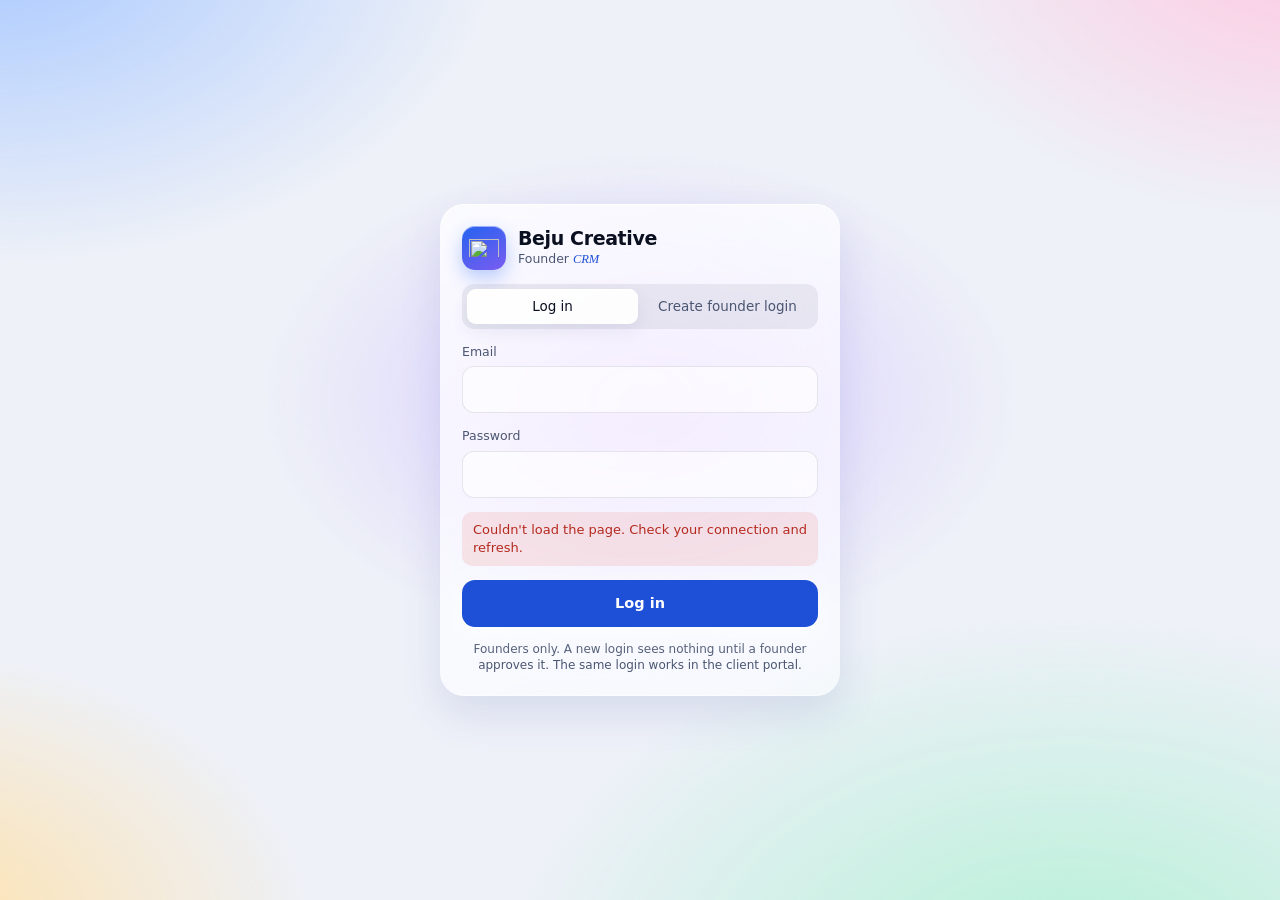
==== crm-next/index.html @ 3e953c4b "Founder CRM: Paid clients page + full Hot leads page (offer, last words, next step) + client_notes d" ====
<!doctype html>
<html lang="en" data-theme="frost" data-mode="light" data-motion="full">
<head>
<meta charset="utf-8">
<meta name="viewport" content="width=device-width,initial-scale=1,viewport-fit=cover">
<meta http-equiv="Content-Security-Policy" content="default-src 'self'; script-src 'self' https://cdn.jsdelivr.net; style-src 'self'; font-src 'self'; img-src 'self' data:; connect-src https://zfnpvcrnujxlycmqukqs.supabase.co wss://zfnpvcrnujxlycmqukqs.supabase.co; object-src 'none'; base-uri 'self'; form-action 'self'">
<meta name="robots" content="noindex,nofollow">
<meta name="color-scheme" content="light dark">
<meta name="theme-color" content="#eef1f8">
<meta name="mobile-web-app-capable" content="yes">
<meta name="apple-mobile-web-app-capable" content="yes">
<meta name="apple-mobile-web-app-status-bar-style" content="default">
<meta name="apple-mobile-web-app-title" content="BEJÚ">
<link rel="manifest" href="manifest.webmanifest">
<link rel="apple-touch-icon" href="../apple-touch-icon.png">
<title>Founder CRM · BEJÚ</title>
<link rel="icon" href="../favicon.ico">
<link rel="preload" href="fonts/geist-latin.woff2" as="font" type="font/woff2" crossorigin>
<link rel="preload" href="fonts/geist-mono.woff2" as="font" type="font/woff2" crossorigin>
<script src="theme.js?v=20261112p3"></script>
<link rel="stylesheet" href="crm.css?v=20261116c1">
</head>
<body>
<svg width="0" height="0" class="sprite" aria-hidden="true" focusable="false">
  <symbol id="i-refresh" viewBox="0 0 24 24"><path d="M20 11a8 8 0 1 0-2.3 5.7M20 4v7h-7"/></symbol>
  <symbol id="i-out" viewBox="0 0 24 24"><path d="M15 4h4a1 1 0 0 1 1 1v14a1 1 0 0 1-1 1h-4M10 8l-4 4 4 4M6 12h10"/></symbol>
  <symbol id="i-sun" viewBox="0 0 24 24"><circle cx="12" cy="12" r="4"/><path d="M12 2v2.5M12 19.5V22M2 12h2.5M19.5 12H22M4.9 4.9l1.8 1.8M17.3 17.3l1.8 1.8M4.9 19.1l1.8-1.8M17.3 6.7l1.8-1.8"/></symbol>
  <symbol id="i-search" viewBox="0 0 24 24"><circle cx="11" cy="11" r="7"/><path d="m20 20-3.6-3.6"/></symbol>
  <symbol id="i-mail" viewBox="0 0 24 24"><rect x="3" y="5" width="18" height="14" rx="2.5"/><path d="m3.5 7 8.5 6 8.5-6"/></symbol>
  <symbol id="i-clock" viewBox="0 0 24 24"><circle cx="12" cy="12" r="9"/><path d="M12 7v5l3 2"/></symbol>
  <symbol id="i-alert" viewBox="0 0 24 24"><path d="M12 4 2.5 20h19zM12 10v4.5M12 17.2v.3"/></symbol>
  <symbol id="i-cash" viewBox="0 0 24 24"><rect x="2.5" y="6" width="19" height="12" rx="2.5"/><circle cx="12" cy="12" r="2.6"/></symbol>
  <symbol id="i-flag" viewBox="0 0 24 24"><path d="M5 21V4h11l-1.5 4L16 12H5"/></symbol>
  <symbol id="i-check" viewBox="0 0 24 24"><path d="m5 12.5 4.5 4.5L19 7.5"/></symbol>
  <symbol id="i-moon" viewBox="0 0 24 24"><path d="M20 14.5A8 8 0 0 1 9.5 4a8 8 0 1 0 10.5 10.5z"/></symbol>
  <symbol id="i-down" viewBox="0 0 24 24"><path d="M12 4v11M7 11l5 5 5-5M5 20h14"/></symbol>
  <symbol id="i-phone" viewBox="0 0 24 24"><path d="M5 4h4l2 5-2.5 1.5a11 11 0 0 0 5 5L15 13l5 2v4a1 1 0 0 1-1 1A15 15 0 0 1 4 5a1 1 0 0 1 1-1z"/></symbol>
  <symbol id="i-x" viewBox="0 0 24 24"><path d="M6 6l12 12M18 6 6 18"/></symbol>
  <symbol id="i-film" viewBox="0 0 24 24"><rect x="6" y="2.5" width="12" height="19" rx="2.5"/><path d="m10.5 9.5 4 2.5-4 2.5z"/></symbol>
  <symbol id="i-chev" viewBox="0 0 24 24"><path d="m9 6 6 6-6 6"/></symbol>
  <symbol id="i-back" viewBox="0 0 24 24"><path d="m15 6-6 6 6 6"/></symbol>
  <symbol id="i-link" viewBox="0 0 24 24"><path d="M14 5h5v5M19 5l-8 8M11 7H6a1 1 0 0 0-1 1v10a1 1 0 0 0 1 1h10a1 1 0 0 0 1-1v-5"/></symbol>
  <symbol id="i-expand" viewBox="0 0 24 24"><path d="M14 4h6v6M20 4l-7 7M10 20H4v-6M4 20l7-7"/></symbol>
  <symbol id="i-user" viewBox="0 0 24 24"><circle cx="12" cy="8" r="4"/><path d="M4 21a8 8 0 0 1 16 0"/></symbol>
  <symbol id="i-play" viewBox="0 0 24 24"><circle cx="12" cy="12" r="9"/><path d="m10 8.5 5 3.5-5 3.5z"/></symbol>
  <symbol id="i-bolt" viewBox="0 0 24 24"><path d="M13 2 4 14h7l-1 8 9-12h-7z"/></symbol>
  <symbol id="i-sort" viewBox="0 0 24 24"><path d="M7 4v16M7 20l-3-3M7 20l3-3M17 20V4M17 4l-3 3M17 4l3 3"/></symbol>
  <symbol id="i-home" viewBox="0 0 24 24"><path d="M3 10.5 12 3l9 7.5V20a1 1 0 0 1-1 1h-5v-6H9v6H4a1 1 0 0 1-1-1z"/></symbol>
  <symbol id="i-send" viewBox="0 0 24 24"><path d="M21 3 10 14M21 3l-7 18-4-7-7-4z"/></symbol>
  <symbol id="i-copy" viewBox="0 0 24 24"><rect x="8" y="8" width="12" height="12" rx="2.5"/><path d="M16 8V6a2 2 0 0 0-2-2H6a2 2 0 0 0-2 2v8a2 2 0 0 0 2 2h2"/></symbol>
</svg>

<!-- sign in / create founder login -->
<main id="gate" class="gate" hidden>
  <form id="gate-form" class="gate-card" novalidate>
    <div class="brandrow"><span class="logo"><img src="../beju-mark-sm.png" alt="" width="34" height="20"></span><div><b>Beju Creative</b><small>Founder <em class="sf">CRM</em></small></div></div>
    <div class="seg" role="tablist" aria-label="Sign in or create login">
      <button type="button" role="tab" class="on" id="tab-in" aria-selected="true">Log in</button>
      <button type="button" role="tab" id="tab-up" aria-selected="false">Create founder login</button>
    </div>
    <label class="fld" id="fld-name" hidden><span>Your name</span><input id="g-name" type="text" autocomplete="name" maxlength="60"></label>
    <label class="fld"><span>Email</span><input id="g-email" type="email" inputmode="email" autocomplete="username" autocapitalize="none" autocorrect="off" spellcheck="false" required></label>
    <label class="fld"><span>Password</span><input id="g-pass" type="password" autocomplete="current-password" minlength="8" required></label>
    <p class="gate-msg" id="gate-msg" role="alert" hidden></p>
    <button class="btn-go mag" id="gate-go" type="submit"><span id="gate-go-t">Log in</span></button>
    <p class="gate-foot">Founders only. A new login sees nothing until a founder approves it. The same login works in the client portal.</p>
  </form>
</main>

<!-- founder 2-step login -->
<main id="mfa" class="gate" hidden><div class="gate-card" id="mfa-card"></div></main>

<!-- signed in, not a founder -->
<main id="wait" class="gate" hidden>
  <div class="gate-card">
    <div class="brandrow"><span class="logo"><img src="../beju-mark-sm.png" alt="" width="34" height="20"></span><div><b>Beju Creative</b><small>Founder <em class="sf">CRM</em></small></div></div>
    <h1 class="wait-h">This area is for the BEJÚ founders.</h1>
    <p class="wait-p">Ask Simas to approve your account. Until then this page shows nothing. Your videos and orders are in the client portal.</p>
    <div class="tile wait-me"><span class="mut">Signed in as</span><b id="wait-email"></b></div>
    <div class="wait-row"><a class="btn-go" id="wait-portal" href="https://bejucreative.digital/portal/">Go to the client portal</a><button class="btn-ghost" id="wait-check" type="button">Check again</button><button class="btn-ghost" id="wait-out" type="button">Sign out</button></div>
  </div>
</main>

<!-- dashboard -->
<div id="app" class="app" hidden>
  <header class="top" id="top">
    <a class="top-brand" id="nav-site" href="https://bejucreative.digital/" title="Beju Creative website"><span class="logo"><img src="../beju-mark-sm.png" alt="" width="34" height="20"></span><span>Beju Creative</span></a>
    <nav class="top-nav" aria-label="Beju Creative">
      <a id="nav-web" href="https://bejucreative.digital/">Website</a>
      <a id="nav-portal" href="https://bejucreative.digital/portal/">Client portal</a>
      <a class="on" href="./" aria-current="page">Founder CRM</a>
    </nav>
    <div class="seg ownr" id="top-owner" role="group" aria-label="Whose leads"><button type="button" data-act="owner" data-o="All">All</button><button type="button" data-act="owner" data-o="Simas">Simas</button><button type="button" data-act="owner" data-o="Benas">Benas</button></div>
    <div class="top-tools">
      <button type="button" class="pal-btn" data-act="palette" aria-label="Search or jump (Command K)" title="Search leads, jump to a card, run an action"><svg aria-hidden="true"><use href="#i-search"/></svg><span>Search or jump</span><kbd class="kbd">⌘K</kbd></button>
      <button type="button" class="stat" id="stat" data-act="drill" data-k="sync" data-a=""><i class="pulse" id="stat-p"></i><b id="stat-t">Live</b><small id="stat-s"></small></button>
      <button type="button" class="icon-btn hide-ph" data-act="drill" data-k="look" data-a="" aria-label="Look: colour theme and motion" title="Look"><svg><use href="#i-sun"/></svg></button>
      <button type="button" class="icon-btn hide-ph" data-act="refresh" aria-label="Refresh now" title="Refresh now"><svg><use href="#i-refresh"/></svg></button>
      <button type="button" class="icon-btn" data-act="drill" data-k="me" data-a="" aria-label="Your account: website, client portal, look, motion, password, sign out" title="Account"><svg><use href="#i-user"/></svg></button>
      <button type="button" class="icon-btn hide-ph" data-act="signout" aria-label="Sign out" title="Sign out"><svg><use href="#i-out"/></svg></button>
    </div>
  </header>
  <section class="hero tilt" id="hero" aria-label="This month against the goal"></section>
  <div id="grid" class="grid" aria-live="off"></div>
  <h2 class="zone-h" id="zone-portal">Client <em class="sf">portal</em><span id="zone-sub"></span></h2>
  <div id="grid2" class="grid"></div>
  <p class="foot">Numbers come from the BEJÚ CRM database. Changes arrive live, and everything refreshes every minute. Only the client-portal actions write anything. <kbd class="kbd">⌘K</kbd> search · <kbd class="kbd">/</kbd> leads · <kbd class="kbd">W</kbd> wall mode</p>
</div>

<nav class="tabs" id="tabs" aria-label="Sections" hidden>
  <button type="button" data-act="tab" data-t="home"><svg aria-hidden="true"><use href="#i-home"/></svg><span>Home</span><i hidden></i></button>
  <button type="button" data-act="tab" data-t="money"><svg aria-hidden="true"><use href="#i-cash"/></svg><span>Money</span><i hidden></i></button>
  <button type="button" data-act="tab" data-t="leads"><svg aria-hidden="true"><use href="#i-user"/></svg><span>Leads</span><i hidden></i></button>
  <button type="button" data-act="tab" data-t="outreach"><svg aria-hidden="true"><use href="#i-send"/></svg><span>Outreach</span><i hidden></i></button>
  <button type="button" data-act="tab" data-t="clients"><svg aria-hidden="true"><use href="#i-film"/></svg><span>Clients</span><i hidden></i></button>
</nav>

<!-- lead drawer -->
<div id="scrim" class="scrim" hidden></div>
<aside id="drawer" class="drawer" role="dialog" aria-modal="true" aria-labelledby="dr-name" hidden>
  <header class="dr-top"><div><h2 id="dr-name"></h2><p id="dr-sub" class="mut"></p></div><button class="icon-btn" id="dr-close" type="button" aria-label="Close"><svg><use href="#i-x"/></svg></button></header>
  <div id="dr-body" class="dr-body"></div>
</aside>

<!-- drill-down / focus modal -->
<div id="veil" class="veil" hidden>
  <div class="modal" role="dialog" aria-modal="true" aria-labelledby="m-title">
    <header class="modal-top"><button type="button" class="icon-btn" id="m-back" data-act="back" aria-label="Back to the previous list" title="Back" hidden><svg><use href="#i-back"/></svg></button><div class="modal-h"><h2 id="m-title"></h2><p id="m-sub" class="mut"></p></div><button type="button" class="icon-btn" id="m-close" data-act="mclose" aria-label="Close"><svg><use href="#i-x"/></svg></button></header>
    <div id="m-body" class="modal-body"></div>
  </div>
</div>

<!-- confirm dialog for the client-portal actions -->
<div id="dlg" class="veil dlgv" hidden>
  <form id="dlg-form" class="modal sm" role="dialog" aria-modal="true" aria-labelledby="dlg-title" novalidate><div id="dlg-body" class="modal-body dlg"></div></form>
</div>

<!-- command palette -->
<div id="pal" class="pal-w" hidden>
  <div class="pal" role="dialog" aria-modal="true" aria-label="Search or jump">
    <div class="pal-in"><svg aria-hidden="true"><use href="#i-search"/></svg><input id="pal-q" type="text" role="combobox" aria-expanded="true" aria-controls="pal-list" aria-autocomplete="list" placeholder="Search a lead, a client, a card or an action" autocomplete="off" spellcheck="false"><kbd class="kbd">esc</kbd></div>
    <div class="pal-list" id="pal-list" role="listbox" aria-label="Results"></div>
    <div class="pal-foot"><span><kbd class="kbd">↑</kbd> <kbd class="kbd">↓</kbd> move</span><span><kbd class="kbd">↵</kbd> open</span><span><kbd class="kbd">esc</kbd> close</span></div>
  </div>
</div>

<div id="toasts" class="toasts" role="status" aria-live="polite"></div>
<canvas id="fx" class="fx" hidden aria-hidden="true"></canvas>

<div id="boot" class="boot" aria-label="Loading"><div class="sk"><i class="a"></i><i class="b"></i><i></i><i class="b"></i><i class="c"></i><i></i><i class="c"></i><i></i><i class="b"></i></div></div>
<noscript><p class="gate">This page needs JavaScript turned on.</p></noscript>

<script src="https://cdn.jsdelivr.net/npm/@supabase/supabase-js@2.45.4/dist/umd/supabase.min.js" integrity="sha384-GFr3yTh5lJznCbZfpTtXnwboFsxqtTQoeTZCRHhE0579KrRmlCzen5AA8ohaB5ug" crossorigin="anonymous"></script>
<script src="config.js?v=20261112p3"></script>
<script src="crm.js?v=20261116c2"></script>
</body>
</html>
---- crm-next/crm.css ----
/* BEJÚ founder CRM: bento dashboard (2026-11-12). No inline styles anywhere (CSP style-src 'self'):
   dynamic sizes arrive as CSS custom properties set from crm.js. */
@font-face{font-family:'Geist';font-style:normal;font-weight:300 600;font-display:swap;src:url(fonts/geist-latin-ext.woff2) format('woff2');unicode-range:U+0100-02BA,U+02BD-02C5,U+02C7-02CC,U+02CE-02D7,U+02DD-02FF,U+0304,U+0308,U+0329,U+1D00-1DBF,U+1E00-1E9F,U+1EF2-1EFF,U+2020,U+20A0-20AB,U+20AD-20C4,U+2113,U+2C60-2C7F,U+A720-A7FF}
@font-face{font-family:'Geist';font-style:normal;font-weight:300 600;font-display:swap;src:url(fonts/geist-latin.woff2) format('woff2');unicode-range:U+0000-00FF,U+0131,U+0152-0153,U+02BB-02BC,U+02C6,U+02DA,U+02DC,U+0304,U+0308,U+0329,U+2000-206F,U+20AC,U+2122,U+2191,U+2193,U+2212,U+2215,U+FEFF,U+FFFD}
@font-face{font-family:'Newsreader';font-style:italic;font-weight:300 500;font-display:swap;src:url(fonts/newsreader-italic-latin.woff2) format('woff2')}
@font-face{font-family:'Geist Mono';font-style:normal;font-weight:300 700;font-display:swap;src:url(fonts/geist-mono.woff2) format('woff2')}

/* Five liquid-glass looks. <html data-theme="frost|graphite|forest|ocean|sunset" data-mode="light|dark" data-motion="full|calm">
   is set by theme.js before the first paint. This block is Frost (the default). [data-mode="dark"] below is Forest, the
   BEJU brand; Graphite, Ocean and Sunset override the dark tokens near the end of this file. */
:root{
  color-scheme:light;
  --bg:#eef1f8; --panel:rgba(20,30,60,.06); --tile:rgba(255,255,255,.62); --line:rgba(20,30,60,.10); --line-2:rgba(20,30,60,.18);
  --ink:#0b1020; --ink-2:#2b3350; --mute:#4b5672; --faint:#9aa3bd;
  --blue:#1d4fd7; --blue-2:#6f9bff; --blue-soft:rgba(47,107,255,.12);
  --orange:#b85c08; --orange-soft:rgba(240,138,36,.16); --green:#0a6b43; --green-soft:rgba(18,145,92,.13); --red:#b52a1f; --red-soft:rgba(224,72,58,.12);
  --feat:linear-gradient(150deg,rgba(255,255,255,.9),rgba(228,236,255,.6)); --feat-ink:#0b1020; --feat-mute:#4b5672; --feat-line:rgba(20,30,60,.13);
  --shadow:inset 0 1px 0 rgba(255,255,255,.9),0 6px 18px rgba(40,60,120,.09);
  --r-card:24px; --r-tile:13px; --gap:16px;
  --sans:'Geist',ui-sans-serif,system-ui,-apple-system,'Segoe UI',Roboto,sans-serif;
  --mono:'Geist Mono',ui-monospace,'SF Mono',Menlo,Consolas,monospace;
  --ease:cubic-bezier(.2,.8,.2,1);
  --serif:'Newsreader','Times New Roman',serif;
  --spring:linear(0,.009,.035 2.1%,.141 4.4%,.723 12.9%,.938 16.7%,1.017,1.077,1.121,1.149 24.3%,1.159,1.163,1.161,1.154 29.9%,1.129 32.8%,1.051 39.6%,1.017 43.1%,.991,.977 51%,.974 53.8%,.975 57.1%,.997 69.8%,1.003 76.9%,1.004 83.8%,1);
  /* glass = highlight layer, tint = body of the pane, tint-lite = the pane when it is not blurred (phones, slow machines) */
  --glass:linear-gradient(150deg,rgba(255,255,255,.62),rgba(255,255,255,.2)); --tint:rgba(255,255,255,.42); --tint-lite:rgba(255,255,255,.72);
  --card:var(--glass),var(--tint); --blurv:blur(22px) saturate(170%);
  --edge:inset 0 1px 0 rgba(255,255,255,.95),inset 0 -1px 0 rgba(255,255,255,.4),0 18px 40px rgba(60,80,160,.13);
  --rim-a:rgba(255,255,255,.95); --rim-b:rgba(140,170,255,.5); --sheen:rgba(255,255,255,.75); --solid:#f4f6fb; --scrim:rgba(30,40,80,.26);
  --on-accent:#ffffff; --cta:#1d4fd7; --cta-ink:#ffffff; --focus:#1d4fd7; --key:#1d4fd7; --signal:#1d4fd7; --live:#0e9460;
  --hero:linear-gradient(140deg,rgba(255,255,255,.8),rgba(255,255,255,.44)); --glow:rgba(255,255,255,.7); --glow-2:rgba(47,107,255,.55); --over:rgba(255,255,255,.66); --purple:#6a4ce0;
  --logo:linear-gradient(150deg,#2463f0,#7a5cf0);
  --bd:radial-gradient(40% 36% at 14% 10%,#a9c9ff 0,transparent 70%),radial-gradient(36% 34% at 88% 8%,#ffc6e0 0,transparent 70%),radial-gradient(44% 40% at 74% 92%,#b4f0d6 0,transparent 72%),radial-gradient(34% 32% at 8% 88%,#ffe0a6 0,transparent 70%),radial-gradient(30% 28% at 50% 46%,#d9ccff 0,transparent 70%);
}
:root[data-mode="dark"]{
  color-scheme:dark;
  --bg:#070805; --panel:rgba(255,255,255,.06); --tile:rgba(255,255,255,.045); --line:rgba(255,255,255,.09); --line-2:rgba(255,255,255,.16);
  --ink:#F7F5EC; --ink-2:#D3DAD1; --mute:#A9B4AB; --faint:#647067;
  --blue:#44B874; --blue-2:#8FD3A6; --blue-soft:rgba(68,184,116,.16);
  --orange:#D9B45A; --orange-soft:rgba(217,180,90,.16); --green:#5ACB8A; --green-soft:rgba(68,184,116,.16); --red:#F0806C; --red-soft:rgba(240,128,108,.16);
  --feat:radial-gradient(130% 120% at 0% 0%,#1C8A57 0%,#123A2A 42%,#0D1009 100%); --feat-ink:#F7F5EC; --feat-mute:#B9C6BC; --feat-line:rgba(255,255,255,.16);
  --shadow:inset 0 1px 0 rgba(255,255,255,.05),0 10px 30px rgba(0,0,0,.35);
  --glass:linear-gradient(160deg,rgba(255,255,255,.085),rgba(255,255,255,.02) 55%); --tint:rgba(12,20,17,.6); --tint-lite:rgba(9,15,12,.9);
  --edge:inset 0 1px 0 rgba(255,255,255,.14),inset 0 -1px 0 rgba(0,0,0,.35),inset 0 0 0 1px rgba(255,255,255,.06),0 18px 40px rgba(0,0,0,.28);
  --rim-a:rgba(255,255,255,.26); --rim-b:rgba(255,211,92,.2); --sheen:rgba(255,255,255,.08); --solid:#0B110D; --scrim:rgba(4,8,6,.55);
  --on-accent:#06140C; --cta:#FFD35C; --cta-ink:#191205; --focus:#FFD35C; --key:#FFD35C; --signal:#FFD35C; --live:#FFD35C;
  --hero:radial-gradient(90% 140% at 0% 0%,rgba(28,138,87,.55) 0%,rgba(18,58,42,.5) 38%,rgba(13,16,9,.6) 100%),rgba(12,20,17,.66);
  --glow:rgba(255,211,92,.10); --glow-2:rgba(255,211,92,.6); --over:rgba(9,14,11,.74); --purple:#7E9A36;
  --logo:linear-gradient(160deg,#1C8A57,#123A2A);
  --bd:radial-gradient(38% 34% at 18% 12%,rgba(28,138,87,.34),transparent 70%),radial-gradient(30% 30% at 86% 8%,rgba(255,211,92,.10),transparent 70%),radial-gradient(44% 40% at 70% 92%,rgba(18,58,42,.6),transparent 72%),radial-gradient(30% 30% at 8% 86%,rgba(126,154,54,.16),transparent 70%);
}
*,*::before,*::after{box-sizing:border-box}
[hidden]{display:none!important}
html{-webkit-text-size-adjust:100%}
body{margin:0;background:var(--bg);color:var(--ink);font:400 14px/1.4 var(--sans);-webkit-font-smoothing:antialiased;min-height:100dvh;transition:background-color .3s,color .3s}
h1,h2,h3,p{margin:0}
button,input{font:inherit;color:inherit}
button{cursor:pointer;border:0;background:none;padding:0}
svg{display:block}
.sprite{position:absolute}
.ic{width:18px;height:18px;fill:none;stroke:currentColor;stroke-width:1.9;stroke-linecap:round;stroke-linejoin:round;flex:none}
:focus-visible{outline:2px solid var(--focus);outline-offset:2px;border-radius:8px}
.mono,.n{font-family:var(--mono);font-variant-numeric:tabular-nums;letter-spacing:-.02em}
.mut{color:var(--mute)}
.up{color:var(--green)} .dn{color:var(--red)}

/* ---------- boot / gate ---------- */
.boot{position:fixed;inset:0;display:flex;gap:10px;align-items:center;justify-content:center;color:var(--mute)}
.spin{width:16px;height:16px;border-radius:50%;border:2px solid var(--line-2);border-top-color:var(--blue);animation:spin .8s linear infinite}
@keyframes spin{to{transform:rotate(360deg)}}
.gate{min-height:100dvh;display:grid;place-items:center;padding:24px 16px}
.gate-card{width:min(400px,100%);background:var(--card);box-shadow:var(--edge);border-radius:var(--r-card);padding:22px;display:grid;gap:14px;animation:rise .6s var(--ease) both}
.brandrow{display:flex;align-items:center;gap:12px}
.brandrow b{display:block;font-size:19px;font-weight:600;letter-spacing:-.02em;line-height:1.1}
.brandrow small{color:var(--mute);font-size:12.5px}
.logo{width:44px;height:44px;border-radius:13px;background:var(--logo);display:grid;place-items:center;flex:none;box-shadow:0 6px 16px var(--glow-2)}
.logo img{display:block;width:30px;height:auto}
.seg{display:grid;grid-auto-flow:column;grid-auto-columns:1fr;background:var(--bg);border:1px solid var(--line);border-radius:12px;padding:4px;gap:4px}
:root[data-mode="light"] .seg{background:rgba(20,30,60,.07);border-color:transparent}
.seg button{padding:8px 10px;border-radius:9px;color:var(--mute);font-weight:500;font-size:13.5px;transition:background-color .2s,color .2s,box-shadow .2s;white-space:nowrap}
.seg button.on{background:var(--tile);color:var(--ink);box-shadow:var(--shadow)}
.fld{display:grid;gap:6px;font-size:12.5px;color:var(--mute)}
.fld input{background:var(--tile);border:1px solid var(--line);border-radius:12px;padding:12px 13px;font-size:15px;color:var(--ink);outline:none;transition:border-color .2s,box-shadow .2s}
.fld input:focus{border-color:var(--blue);box-shadow:0 0 0 3px var(--blue-soft)}
.gate-msg{font-size:13px;color:var(--red);background:var(--red-soft);border-radius:10px;padding:9px 11px}
.gate-msg.ok{color:var(--green);background:var(--green-soft)}
.btn-go{background:var(--cta);color:var(--cta-ink);border-radius:13px;padding:13px 16px;font-weight:600;font-size:14.5px;box-shadow:0 8px 22px var(--glow);transition:transform .15s var(--ease),filter .2s}
.btn-go:hover{filter:brightness(1.07)} .btn-go:active{transform:scale(.985)} .btn-go[disabled]{opacity:.6;cursor:progress}
.btn-ghost{background:var(--tile);border:1px solid var(--line);border-radius:13px;padding:13px 16px;font-weight:500}
.gate-foot{font-size:12px;color:var(--mute);text-align:center}
.wait-h{font-size:21px;font-weight:600;letter-spacing:-.02em;line-height:1.2}
.wait-p{color:var(--ink-2)}
.wait-me{display:grid;gap:2px;padding:12px 14px}
.wait-me b{font-weight:500;overflow-wrap:anywhere}
.wait-row{display:grid;grid-template-columns:1fr 1fr;gap:10px}

/* ---------- grid ---------- */
.app{max-width:1720px;margin:0 auto;padding:28px 28px 40px}
.grid{--cols:1;display:grid;grid-template-columns:repeat(var(--cols),minmax(0,1fr));column-gap:var(--gap);grid-auto-rows:4px;grid-auto-flow:dense;align-items:start}
@media (min-width:560px){.grid{--cols:2}}
@media (min-width:840px){.grid{--cols:3}}
@media (min-width:1100px){.grid{--cols:4}}
@media (min-width:1380px){.grid{--cols:5}}
@media (min-width:560px){.card.w2{grid-column:span 2}}
@media (max-width:559px){.app{padding:16px 16px 32px}}
.foot{margin-top:8px;text-align:center;color:var(--mute);font-size:12px}

.card{position:relative;background:var(--card);box-shadow:var(--edge);border-radius:var(--r-card);padding:18px;margin-bottom:var(--gap);min-width:0;animation:rise .7s var(--ease) backwards;animation-delay:calc(var(--i,0)*35ms);transition:background-color .3s}
@keyframes rise{from{opacity:0;transform:translateY(14px) scale(.985)}}
.card.feat{background:var(--feat);color:var(--feat-ink)}
.card.feat .mut{color:var(--feat-mute)} .card.feat .ct{color:var(--feat-ink)}
.card.bare{padding:10px}
.ch{display:flex;align-items:center;justify-content:space-between;gap:10px;margin-bottom:12px;min-height:22px}
.ct{color:var(--mute);font-size:13.5px;font-weight:400;white-space:nowrap}
.card:not(.chart-card) .cx{min-width:0;overflow:hidden;text-overflow:ellipsis}
.ct.strong{color:var(--ink);font-weight:600;font-size:15.5px;letter-spacing:-.01em}
.cx{color:var(--mute);font-size:12.5px;display:flex;gap:10px;align-items:center;white-space:nowrap}
.big{font-family:var(--mono);font-size:32px;font-weight:500;letter-spacing:-.04em;line-height:1.05}
.big.sm{font-size:26px}
.big small{font-family:var(--sans);font-size:13px;font-weight:400;color:var(--mute);letter-spacing:0;margin-left:6px}
.sub{color:var(--mute);font-size:12.5px;margin-top:6px}
.tile{min-width:0;background:var(--tile);border:1px solid var(--line);border-radius:var(--r-tile);box-shadow:var(--shadow);transition:transform .25s var(--ease),box-shadow .25s,border-color .2s,background-color .3s}
button.tile,.tile.tap{cursor:pointer;text-align:left;width:100%}
button.tile:hover,.tile.tap:hover{transform:translateY(-2px);box-shadow:0 2px 4px rgba(14,14,16,.06),0 10px 24px rgba(14,14,16,.08);border-color:var(--line-2)}
.stack{display:grid;grid-template-columns:minmax(0,1fr);gap:8px}
.chip{font-family:var(--sans);letter-spacing:0;display:inline-flex;align-items:center;gap:5px;font-size:11.5px;font-weight:500;border-radius:999px;padding:3px 8px;background:var(--panel);color:var(--ink-2);white-space:nowrap}
.tile .chip{background:var(--panel)}
.chip.b{background:var(--blue-soft);color:var(--blue)} .chip.o{background:var(--orange-soft);color:#8f4a05} .chip.g{background:var(--green-soft);color:var(--green)} .chip.r{background:var(--red-soft);color:var(--red)}
:root[data-mode="dark"] .chip.o{color:var(--orange)}
.delta{display:inline-flex;align-items:center;gap:6px;font-family:var(--mono);font-size:12.5px;font-weight:500;background:var(--tile);border:1px solid var(--line);border-radius:10px;padding:6px 10px;box-shadow:var(--shadow)}
.tri{width:0;height:0;border-left:5px solid transparent;border-right:5px solid transparent;border-bottom:8px solid currentColor}
.dn .tri{transform:rotate(180deg)}
.dot{width:9px;height:9px;border-radius:3px;flex:none;background:var(--c,var(--blue))}
.dot.round{border-radius:50%}
.c-blue{--c:var(--blue)} .c-orange{--c:var(--orange)} .c-green{--c:var(--green)} .c-red{--c:var(--red)} .c-grey{--c:var(--faint)} .c-ink{--c:var(--ink)} .c-blue2{--c:var(--blue-2)} .c-purple{--c:var(--purple)}
.icon-btn{width:34px;height:34px;border-radius:10px;display:grid;place-items:center;background:var(--tile);border:1px solid var(--line);color:var(--ink-2);box-shadow:var(--shadow);transition:transform .2s var(--ease),color .2s}
.icon-btn:hover{transform:translateY(-1px);color:var(--ink)}
.icon-btn svg{width:17px;height:17px;fill:none;stroke:currentColor;stroke-width:1.9;stroke-linecap:round;stroke-linejoin:round}
.icon-btn.spinning svg{animation:spin .8s linear infinite}
.empty{color:var(--mute);font-size:13px;padding:10px 2px}
.more{font-size:12.5px;color:var(--blue);font-weight:500;padding:6px 2px;justify-self:start}

/* ---------- brand ---------- */
.brand{padding:0;overflow:hidden;background:var(--tile);border:1px solid var(--line)}
.brand-top{display:flex;align-items:center;justify-content:space-between;gap:10px;padding:18px 18px 0}
.brand-tools{display:flex;gap:8px}
.live{display:flex;align-items:center;gap:8px;padding:12px 18px 0;font-size:12.5px;color:var(--mute)}
.pulse{width:8px;height:8px;border-radius:50%;background:var(--live);position:relative;flex:none}
.pulse::after{content:"";position:absolute;inset:-4px;border-radius:50%;border:2px solid var(--live);opacity:0;animation:ping 2s ease-out infinite}
.pulse.off{background:var(--orange)} .pulse.off::after{border-color:var(--orange)}
@keyframes ping{0%{transform:scale(.5);opacity:.8}100%{transform:scale(1.6);opacity:0}}
.wave{height:96px;margin-top:6px;position:relative;overflow:hidden}
.wave svg{position:absolute;left:0;bottom:0;width:200%;height:100%}
.wave .w1{fill:var(--blue);animation:drift 14s linear infinite}
.wave .w2{fill:var(--blue-2);opacity:.45;animation:drift 22s linear infinite reverse}
@keyframes drift{from{transform:translateX(0)}to{transform:translateX(-50%)}}
.brand-me{position:absolute;left:18px;bottom:12px;right:18px;display:flex;justify-content:space-between;align-items:center;color:var(--on-accent);font-size:12.5px;z-index:1}
.brand-me b{font-weight:500}
.brand-date{font-family:var(--mono);opacity:.85}

/* ---------- lists ---------- */
.row{display:flex;align-items:center;gap:11px;padding:11px 12px;min-width:0}
.row-main{min-width:0;flex:1}
.row-main b{display:block;font-weight:600;font-size:14px;letter-spacing:-.01em;white-space:nowrap;overflow:hidden;text-overflow:ellipsis}
.row-main small{display:block;color:var(--mute);font-size:12px;white-space:nowrap;overflow:hidden;text-overflow:ellipsis}
.row-end{text-align:right;flex:none;font-family:var(--mono);font-weight:500;font-size:13.5px;letter-spacing:-.02em}
.row-end small{display:block;font-family:var(--sans);font-weight:400;color:var(--mute);font-size:11px;white-space:nowrap}
.av{width:36px;height:36px;border-radius:10px;border:1px solid var(--line);background:var(--bg);display:grid;place-items:center;font-size:11.5px;font-weight:600;color:var(--blue);flex:none;letter-spacing:.02em}
.av.hot{background:var(--orange-soft);color:#8f4a05;border-color:transparent}
:root[data-mode="dark"] .av.hot{color:var(--orange)}
.it{width:36px;height:36px;border-radius:10px;display:grid;place-items:center;color:var(--on-accent);background:var(--c,var(--blue));flex:none}
.it.c-ink{color:var(--bg)} .it.c-grey{background:var(--mute)}
.it svg{width:18px;height:18px;fill:none;stroke:currentColor;stroke-width:2;stroke-linecap:round;stroke-linejoin:round}
.names{padding:0 12px 10px 59px;display:grid;gap:4px}
.names button{font-size:12.5px;color:var(--ink-2);text-align:left;white-space:nowrap;overflow:hidden;text-overflow:ellipsis;max-width:100%}
.names button:hover{color:var(--blue)}
.kv{display:flex;justify-content:space-between;gap:10px;font-size:13px;padding:4px 0}
.kv span:first-child{color:var(--mute)}
.kv span:last-child{font-family:var(--mono);font-weight:500;letter-spacing:-.02em}
.trio{display:grid;grid-template-columns:repeat(3,minmax(0,1fr));gap:10px;margin-top:14px}
.trio>div{border-left:1px solid var(--line-2);padding-left:10px;min-width:0}
.trio>div:first-child{border-left:0;padding-left:0}
.trio span{display:block;color:var(--mute);font-size:11.5px;white-space:nowrap;overflow:hidden;text-overflow:ellipsis}
.trio b{display:block;font-family:var(--mono);font-weight:500;font-size:13.5px;letter-spacing:-.03em;white-space:nowrap;overflow:hidden;text-overflow:ellipsis}
.quad{grid-template-columns:repeat(4,minmax(0,1fr))}

/* ---------- bars / meters ---------- */
.bar{height:6px;border-radius:99px;background:var(--line);overflow:hidden}
.card>.bar,.cb>.bar{background:var(--line-2)}
.bar i{display:block;height:100%;width:var(--w,0%);border-radius:99px;background:var(--c,var(--blue));transition:width 1.1s var(--ease)}
.pips{display:flex;gap:5px;margin-top:14px}
.pips i{flex:1;height:20px;border-radius:7px;background:var(--line-2);transform:scaleY(.4);transition:transform .5s var(--ease),background-color .4s;transition-delay:calc(var(--k,0)*40ms)}
.pips.go i{transform:none}
.pips i.on{background:var(--blue)}
.segbar{display:flex;gap:4px;height:10px;margin:2px 0 14px}
.segbar i{display:block;height:100%;border-radius:4px;background:var(--c);flex:var(--g,0) 1 0%;min-width:5px;transition:flex-grow 1.2s var(--spring)}
.legend{display:grid;gap:9px}
.legend .lg{display:flex;align-items:center;gap:10px;font-size:13.5px;width:100%;text-align:left}
.legend .lg span:nth-child(2){flex:1}
.legend .lg em{font-style:normal;font-family:var(--mono);color:var(--mute);font-size:12.5px;letter-spacing:-.02em}
.legend .lg b{font-family:var(--mono);font-weight:500;min-width:26px;text-align:right}
.wk{display:grid;grid-auto-flow:column;grid-auto-columns:1fr;gap:7px;align-items:end;height:112px;margin-top:14px}
.wk i{display:block;border-radius:6px;background:var(--line-2);height:var(--h,0%);min-height:5px;transition:height 1s var(--ease);transition-delay:calc(var(--k,0)*50ms)}
.wk i.on{background:var(--blue)}
.wkl{display:grid;grid-auto-flow:column;grid-auto-columns:1fr;gap:7px;margin-top:8px;font-size:10.5px;color:var(--mute);text-align:center;font-family:var(--mono)}
.wkl .on{color:var(--ink);font-weight:600}
.wk.mini{height:54px;gap:5px}
.fun{display:grid;gap:10px}
.fun .fr{display:grid;gap:5px}
.fun .fl{display:flex;justify-content:space-between;font-size:12.5px}
.fun .fl span{color:var(--mute)} .fun .fl b{font-family:var(--mono);font-weight:500}
.fun .fb{height:22px;border-radius:7px;background:var(--line-2);overflow:hidden}
.fun .fb i{display:block;height:100%;width:var(--w,0%);border-radius:7px;background:var(--c,var(--blue));transition:width 1.1s var(--ease);transition-delay:calc(var(--k,0)*90ms)}
.fun .fs{font-size:11px;color:var(--mute);font-family:var(--mono)}

/* ---------- ring / gauge / spark ---------- */
.ring{display:grid;place-items:center;padding:6px 0 2px;position:relative}
.ring svg{width:150px;height:150px;transform:rotate(-90deg)}
.ring circle{fill:none;stroke-linecap:round}
.ring .tr{stroke:var(--feat-line);stroke-width:13}
.ring .tr2{stroke:var(--feat-line);stroke-width:7}
.ring .pr{stroke:var(--blue);stroke-width:13;stroke-dasharray:calc(var(--p,0)*1px) 1000px;transition:stroke-dasharray 1.4s var(--ease)}
.ring .pr2{stroke:var(--blue-2);stroke-width:7;stroke-dasharray:calc(var(--p,0)*1px) 1000px;transition:stroke-dasharray 1.6s var(--ease) .15s}
.ring-mid{position:absolute;inset:0;display:grid;place-items:center;text-align:center}
.ring-mid b{font-family:var(--mono);font-size:25px;font-weight:500;letter-spacing:-.04em;display:block}
.ring-mid small{font-size:11px;color:var(--feat-mute)}
.feat .kv span:first-child{color:var(--feat-mute)}
.feat hr{border:0;border-top:1px solid var(--feat-line);margin:10px 0 6px}
.gauge{position:relative;display:grid;place-items:center;margin:4px 0 0}
.gauge svg{width:170px;height:96px;overflow:visible}
.gauge path{fill:none;stroke-width:9;stroke-linecap:round}
.gauge .tr{stroke:var(--line-2)}
.gauge .pr{stroke:var(--red);stroke-dasharray:calc(var(--p,0)*1px) 1000px;transition:stroke-dasharray 1.5s var(--spring)}
.gauge-mid{position:absolute;left:0;right:0;bottom:2px;text-align:center}
.gauge-mid b{font-family:var(--mono);font-size:24px;font-weight:500;letter-spacing:-.04em}
.spark{height:64px;margin-top:10px}
.spark svg{width:100%;height:100%;overflow:visible}
.spark svg{animation:reveal 1.5s var(--ease) .2s both}
.spark .ln{fill:none;stroke:var(--blue);stroke-width:2;stroke-linecap:round;stroke-linejoin:round;vector-effect:non-scaling-stroke}
.spark .ar{fill:url(#g-spark);opacity:0;animation:fade 1s ease .9s forwards}
@keyframes reveal{from{clip-path:inset(-10px 100% -10px 0)}to{clip-path:inset(-10px -2px -10px 0)}}
@keyframes fade{to{opacity:1}}
.stop-a{stop-color:var(--blue);stop-opacity:.22} .stop-b{stop-color:var(--blue);stop-opacity:0}

/* ---------- outreach chart ---------- */
.chart-card{background:var(--tile);border:1px solid var(--line)}
.chart-card .ch{flex-wrap:wrap}
.chart-card .cx{flex-wrap:wrap;justify-content:flex-end;row-gap:6px}
@media (max-width:559px){.chart-card .lgd{order:2;width:100%}.chart-card .cx{justify-content:flex-end;flex:1}.chart{height:180px}}
.lgd{display:flex;gap:14px;font-size:12.5px;color:var(--ink-2)}
.lgd span{display:flex;align-items:center;gap:6px}
.rng{display:flex;gap:2px;background:var(--panel);border-radius:9px;padding:3px}
.rng button{font-size:12px;font-family:var(--mono);padding:4px 8px;border-radius:7px;color:var(--mute)}
.rng button.on{background:var(--tile);color:var(--ink);box-shadow:var(--shadow)}
.chart{position:relative;height:210px;margin:6px 0 0;touch-action:pan-y}
.chart svg{position:absolute;inset:0;width:100%;height:100%;overflow:visible}
.chart .gl{stroke:var(--line);stroke-width:1;vector-effect:non-scaling-stroke;stroke-dasharray:3 4}
.chart svg.lines{animation:reveal 1.6s var(--ease) .15s both}
.chart .la,.chart .lb{fill:none;stroke-width:2.2;stroke-linecap:round;stroke-linejoin:round;vector-effect:non-scaling-stroke}
.chart .la{stroke:var(--blue)} .chart .lb{stroke:var(--orange)}
.chart .aa{fill:url(#g-chart);opacity:0;animation:fade 1s ease 1s forwards}
.cur{position:absolute;top:0;bottom:0;left:var(--x,50%);width:0;border-left:1.5px dashed var(--faint);opacity:0;transition:opacity .15s;pointer-events:none}
.cdot{position:absolute;left:var(--x,50%);top:var(--y,50%);width:11px;height:11px;margin:-5.5px 0 0 -5.5px;border-radius:50%;background:var(--tile);border:2.5px solid var(--c);opacity:0;transition:opacity .15s;pointer-events:none}
.tip{position:absolute;left:var(--x,50%);top:8px;transform:translateX(var(--tx,-50%));background:#141416;color:#fff;border-radius:11px;padding:9px 11px;font-size:11.5px;min-width:132px;opacity:0;transition:opacity .15s;pointer-events:none;box-shadow:0 10px 26px rgba(0,0,0,.28);z-index:2}
.tip b{display:block;font-family:var(--mono);font-size:15px;font-weight:500;margin:1px 0 5px;letter-spacing:-.03em}
.tip .tl{color:#9b9ba3}
.tip .tr{display:flex;justify-content:space-between;gap:12px;align-items:center;margin-top:2px}
.tip .tr span{display:flex;align-items:center;gap:6px;color:#c9c9d0}
.tip .tr em{font-style:normal;font-family:var(--mono)}
.chart.hov .cur,.chart.hov .cdot,.chart.hov .tip{opacity:1}
.xl{display:flex;justify-content:space-between;font-family:var(--mono);font-size:10.5px;color:var(--mute);margin-top:8px}
.xl .on{color:var(--blue);font-weight:600}

/* ---------- week strip ---------- */
.days{display:grid;grid-template-columns:repeat(7,minmax(0,1fr));gap:4px}
.days button{display:grid;justify-items:center;gap:3px;padding:7px 0 8px;border-radius:11px;transition:background-color .2s,color .2s,transform .2s var(--ease)}
.days button:hover{background:var(--tile)}
.days small{font-size:9.5px;color:var(--mute);font-family:var(--mono)}
.days b{font-family:var(--mono);font-weight:500;font-size:15px;letter-spacing:-.03em}
.days i{width:4px;height:4px;border-radius:50%;background:transparent}
.days .has i{background:var(--orange)}
.days .on{background:var(--blue);color:var(--on-accent);box-shadow:0 6px 14px var(--glow)} .days .on:hover{background:var(--blue)}
.days .on small{color:inherit} .days .on.has i{background:var(--on-accent)}
.duelist{margin-top:12px}

/* ---------- search / toggle / export ---------- */
.search{display:flex;align-items:center;gap:9px;padding:11px 12px;border-bottom:1px solid var(--line)}
.search svg{color:var(--mute)}
.search input{flex:1;min-width:0;background:none;border:0;outline:none;font-size:14px;color:var(--ink)}
.search input::placeholder{color:var(--faint)}
.kbd{font-family:var(--mono);font-size:11px;color:var(--mute);background:var(--panel);border-radius:6px;padding:2px 7px}
.res{display:grid}
.res button{display:flex;justify-content:space-between;gap:10px;padding:9px 12px;font-size:13px;text-align:left;border-radius:0}
.res button+button{border-top:1px solid var(--line)}
.res button:hover,.res button.sel{background:var(--blue-soft)}
.res button{width:100%;min-width:0}
.card.bare .tile{overflow:hidden}
.res button span:first-child{flex:1;min-width:0;white-space:nowrap;overflow:hidden;text-overflow:ellipsis;font-weight:500}
.res button span:last-child{color:var(--mute);font-size:11.5px;flex:none}
.res .empty{padding:11px 12px}
.center{display:grid;justify-items:center;gap:12px;text-align:center;padding:14px 0 6px}
.center svg{width:22px;height:22px}
.sw{width:46px;height:27px;border-radius:99px;background:var(--line-2);position:relative;transition:background-color .25s}
.sw::after{content:"";position:absolute;top:3px;left:3px;width:21px;height:21px;border-radius:50%;background:#fff;box-shadow:0 1px 3px rgba(0,0,0,.25);transition:transform .3s var(--ease)}
.sw[aria-checked="true"]{background:var(--blue)}
.sw[aria-checked="true"]::after{transform:translateX(19px)}
.export{position:relative;width:100%;height:46px;border-radius:13px;background:var(--feat);color:var(--feat-ink);font-weight:600;overflow:hidden;box-shadow:var(--shadow);transition:transform .15s var(--ease)}
.export:active{transform:scale(.985)}
.export i{position:absolute;inset:0;background:var(--blue);transform:scaleX(var(--p,0));transform-origin:left;transition:transform .12s linear}
.export span{position:relative;display:flex;gap:8px;align-items:center;justify-content:center;color:var(--feat-ink)}
.export.busy span,.export.done span{color:var(--on-accent)}
.export svg{width:17px;height:17px;fill:none;stroke:currentColor;stroke-width:2;stroke-linecap:round;stroke-linejoin:round}
.offline{position:fixed;left:50%;bottom:18px;transform:translateX(-50%);background:#141416;color:#fff;border-radius:99px;padding:8px 14px;font-size:12.5px;z-index:30;box-shadow:0 10px 26px rgba(0,0,0,.3)}

/* ---------- drawer ---------- */
.scrim{position:fixed;inset:0;background:var(--scrim);z-index:60;opacity:0;transition:opacity .3s}
.scrim.on{opacity:1}
.drawer{position:fixed;top:0;right:0;bottom:0;width:min(460px,100%);background:var(--bg);z-index:61;transform:translateX(102%);transition:transform .38s var(--ease);display:flex;flex-direction:column;box-shadow:-18px 0 50px rgba(0,0,0,.18)}
.drawer.on{transform:none}
.dr-top{display:flex;justify-content:space-between;gap:12px;align-items:flex-start;padding:22px 20px 12px}
.dr-top h2{font-size:21px;font-weight:600;letter-spacing:-.02em;overflow-wrap:anywhere}
.dr-top p{font-size:13px;margin-top:3px;overflow-wrap:anywhere}
.dr-body{overflow-y:auto;padding:4px 20px 28px;display:grid;gap:14px;align-content:start;overscroll-behavior:contain}
.dr-sec{background:var(--panel);border-radius:18px;padding:14px}
.dr-sec h3{font-size:12.5px;font-weight:400;color:var(--mute);margin-bottom:9px}
.dr-chips{display:flex;flex-wrap:wrap;gap:6px}
.dr-sec .chip{background:var(--tile);border:1px solid var(--line)}
.dr-txt{font-size:13.5px;color:var(--ink-2);overflow-wrap:anywhere;white-space:pre-wrap}
.dr-link{display:inline-flex;gap:7px;align-items:center;color:var(--blue);font-weight:500;font-size:13.5px;text-decoration:none}
.dr-link svg{width:15px;height:15px;fill:none;stroke:currentColor;stroke-width:2;stroke-linecap:round;stroke-linejoin:round}
.note{padding:9px 11px;font-size:13px;overflow-wrap:anywhere}
.note small{display:block;color:var(--mute);font-size:11px;margin-bottom:2px}
.msg{padding:9px 11px;font-size:13px;overflow-wrap:anywhere;max-width:92%}
.msg.out{justify-self:end;background:var(--blue-soft);border-color:transparent}
.msg small{display:block;color:var(--mute);font-size:11px;margin-bottom:2px;font-family:var(--mono)}

/* ---------- small helpers ---------- */
.row-main .tagline{display:flex;align-items:center;gap:6px;margin-top:3px;overflow:hidden}
.row-main .tagline small{flex:1;min-width:0}
.who{width:22px;height:22px;border-radius:50%;background:var(--panel);display:grid;place-items:center;font-size:10.5px;font-weight:600;color:var(--ink-2);flex:none;font-family:var(--sans)}
.legend{grid-template-columns:minmax(0,1fr)}
.row-pad{padding:14px}
.sp{margin-top:12px} .sp2{margin-top:14px}
.row.np{padding:0 0 12px}
button.row{width:100%;text-align:left;border-radius:var(--r-tile)}
.hrow{display:flex;align-items:center;justify-content:space-between;gap:10px}
.row-end.up{color:var(--green)}
.camp .bar{margin:0 12px 11px}
.gauge .knob{fill:var(--tile);stroke:var(--red);stroke-width:3;opacity:0;animation:fade .4s ease 1.2s forwards}
.boot-in{display:flex;gap:9px;align-items:center;color:var(--mute);font-size:13px}
.stack>.mut{font-size:12px;padding-left:2px}
.cb{min-width:0}
.card .big+.stack{margin-top:12px}
.card .bar+.sub{margin-top:8px}
.kv.sp+.bar{margin-top:6px}

@media (prefers-reduced-motion:reduce){
  *,*::before,*::after{animation-duration:.001ms!important;animation-delay:0s!important;animation-iteration-count:1!important;transition-duration:.001ms!important;transition-delay:0s!important}
  .wave svg{animation:none!important}
  .pulse::after{display:none}
}

.chart .part{stroke-dasharray:3 5;opacity:.55}

/* ======================================================================
   v2 (2026-11-12): website brand skin, top bar, hero, live, portal zone
   ====================================================================== */
em.sf{font-family:var(--serif);font-style:italic;font-weight:400;letter-spacing:-.01em;color:var(--key)}
/* atmosphere: a slow colour drift behind everything (each look has its own --bd), plus grain on the dark looks */
body::before,body::after{content:"";position:fixed;inset:0;pointer-events:none;z-index:-1}
body::before{inset:-20%;background:var(--bd);animation:aurora 38s ease-in-out infinite alternate;will-change:transform}
:root[data-mode="dark"] body::after{background-image:url("data:image/svg+xml,%3Csvg xmlns='http://www.w3.org/2000/svg' width='160' height='160'%3E%3Cfilter id='n'%3E%3CfeTurbulence type='fractalNoise' baseFrequency='.9' numOctaves='2' stitchTiles='stitch'/%3E%3CfeColorMatrix values='0 0 0 0 1 0 0 0 0 1 0 0 0 0 1 0 0 0 .5 0'/%3E%3C/filter%3E%3Crect width='160' height='160' filter='url(%23n)' opacity='.5'/%3E%3C/svg%3E");opacity:.07;mix-blend-mode:overlay}
@keyframes aurora{0%{transform:translate3d(-2%,-1%,0) rotate(0deg) scale(1)}50%{transform:translate3d(3%,2%,0) rotate(4deg) scale(1.06)}100%{transform:translate3d(-1%,3%,0) rotate(-3deg) scale(1.03)}}
:root[data-mode="dark"] .logo{box-shadow:inset 0 1px 0 rgba(255,255,255,.25),0 8px 20px rgba(0,0,0,.45)}
.brand,.chart-card{background:var(--card);border-color:transparent}
:root[data-mode="dark"] .ring .pr{stroke:var(--signal)}
:root[data-mode="dark"] .tile{box-shadow:inset 0 1px 0 rgba(255,255,255,.05)}
:root[data-mode="dark"] button.tile:hover,:root[data-mode="dark"] .tile.tap:hover{box-shadow:inset 0 1px 0 rgba(255,255,255,.1),0 12px 28px rgba(0,0,0,.4);border-color:var(--line-2);background:rgba(255,255,255,.07)}
:root[data-mode="dark"] .xl .on{color:var(--signal)}
.drawer{background:var(--solid);background:color-mix(in srgb,var(--solid) 88%,transparent);-webkit-backdrop-filter:var(--blurv);backdrop-filter:var(--blurv)}
:root[data-mode="dark"] .seg button.on,:root[data-mode="dark"] .rng button.on{background:rgba(255,255,255,.12);box-shadow:inset 0 1px 0 rgba(255,255,255,.12)}
:root[data-mode="dark"] .sw::after{background:#F7F5EC}
:root[data-mode="dark"] .export i{background:var(--signal)}

/* pointer spotlight + border glow on every card (vars set from one pointermove listener) */
.card::before,.hero::before{content:"";position:absolute;inset:0;border-radius:inherit;background:radial-gradient(320px circle at var(--mx,50%) var(--my,0%),var(--glow),transparent 62%);opacity:0;transition:opacity .35s;pointer-events:none}
.card::after,.hero::after{content:"";position:absolute;inset:0;border-radius:inherit;padding:1px;background:radial-gradient(220px circle at var(--mx,50%) var(--my,0%),var(--glow-2),transparent 70%);-webkit-mask:linear-gradient(#000 0 0) content-box,linear-gradient(#000 0 0);-webkit-mask-composite:xor;mask:linear-gradient(#000 0 0) content-box exclude,linear-gradient(#000 0 0);opacity:0;transition:opacity .35s;pointer-events:none}
@media (hover:hover){.card:hover::before,.card:hover::after,.hero:hover::before,.hero:hover::after{opacity:1}}
.card.bare::before,.card.bare::after{display:none}
.tilt{transform:perspective(900px) rotateX(var(--rx,0deg)) rotateY(var(--ry,0deg));transition:transform .5s var(--ease);will-change:transform}
.mag{transform:translate(var(--bx,0px),var(--by,0px));transition:transform .35s var(--ease)}
.card.flash{animation:flash 1.4s var(--ease)}
@keyframes flash{0%,60%{box-shadow:0 0 0 2px var(--focus),0 0 40px var(--glow-2)}100%{box-shadow:var(--edge)}}

/* ---------- top bar (the site's floating glass header) ---------- */
.top{position:sticky;top:12px;z-index:30;display:flex;align-items:center;gap:18px;padding:6px 8px 6px 14px;margin:0 auto 18px;border-radius:999px;background:var(--over);border:1px solid var(--line);box-shadow:0 10px 30px rgba(0,0,0,.12);backdrop-filter:blur(14px) saturate(140%);-webkit-backdrop-filter:blur(14px) saturate(140%)}
.top-brand{display:flex;align-items:center;gap:10px;text-decoration:none;color:var(--ink);font-weight:600;font-size:15.5px;letter-spacing:-.01em;white-space:nowrap}
.top-brand .logo{width:34px;height:34px;border-radius:10px}
.top-brand .logo img{width:23px}
.top-nav{display:flex;gap:4px;margin-right:auto}
.top-nav a{display:inline-flex;align-items:center;height:36px;padding:0 12px;border-radius:999px;font-size:13.5px;color:var(--mute);text-decoration:none;white-space:nowrap;transition:color .2s,background-color .2s}
.top-nav a:hover{color:var(--ink)}
.top-nav a.on{color:var(--ink);background:var(--panel)}
.top-tools{display:flex;align-items:center;gap:8px;flex:none}
.top .icon-btn{border-radius:999px;box-shadow:none;background:transparent}
.pal-btn{display:flex;align-items:center;gap:8px;height:36px;padding:0 8px 0 12px;border-radius:999px;border:1px solid var(--line);color:var(--mute);font-size:13px;white-space:nowrap;transition:color .2s,border-color .2s}
.pal-btn:hover{color:var(--ink);border-color:var(--line-2)}
.pal-btn svg{width:15px;height:15px;fill:none;stroke:currentColor;stroke-width:2;stroke-linecap:round}
.stat{display:flex;align-items:center;gap:8px;height:36px;padding:0 12px;border-radius:999px;background:var(--panel);font-size:12.5px;color:var(--ink-2);white-space:nowrap}
.stat b{font-weight:500}
.stat small{color:var(--mute);font-family:var(--mono);font-size:11px}
@media (max-width:980px){.top-nav a:not(.on){display:none}.pal-btn span{display:none}.pal-btn{padding:0 10px}.stat small{display:none}}
@media (max-width:559px){.top{gap:8px;padding-left:8px;top:8px}.top-brand span:last-child{display:none}.top-nav{display:none}.top-tools{margin-left:auto;gap:4px}.pal-btn .kbd{display:none}}

/* ---------- hero band ---------- */
.hero{position:relative;border-radius:28px;background:var(--hero);box-shadow:var(--edge);border:1px solid var(--line);padding:26px 28px 0;margin-bottom:var(--gap);overflow:hidden;animation:rise .8s var(--ease) backwards}
.hero{border-color:transparent}
.hero-top{display:grid;grid-template-columns:minmax(0,1.15fr) minmax(0,1fr);gap:26px;align-items:end}
.hero-h{font-size:14px;color:var(--mute);display:flex;align-items:center;gap:10px;flex-wrap:wrap}
.hero-h b{color:var(--ink);font-weight:500}
.odo{display:flex;align-items:flex-start;font-family:var(--mono);font-weight:500;font-size:clamp(52px,7.6vw,104px);line-height:1;letter-spacing:-.06em;color:var(--key);margin:10px 0 6px;font-variant-numeric:tabular-nums;filter:drop-shadow(0 0 26px var(--glow))}
.odo .od{display:inline-block;height:1em;overflow:hidden}
.odo .os{display:block;transform:translateY(calc(var(--d,0)*-1em));transition:transform 1.5s var(--ease);will-change:transform}
.odo .os span{display:block;height:1em}
.odo .oc{display:inline-block;height:1em}
.odo .oc.u{font-size:.56em;margin:.12em .06em 0 0;opacity:.85}
.hero-sub{color:var(--ink-2);font-size:14.5px;max-width:46ch}
.hero-sub .mono{color:var(--ink)}
.hero-facts{display:grid;grid-template-columns:repeat(3,minmax(0,1fr));gap:10px}
.hf{background:var(--tile);border:1px solid var(--line);border-radius:16px;padding:12px 14px;min-width:0}
.hf>span{display:block;color:var(--mute);font-size:12px;white-space:nowrap;overflow:hidden;text-overflow:ellipsis}
.hf b{display:block;font-family:var(--mono);font-weight:500;font-size:20px;letter-spacing:-.04em;margin-top:2px;white-space:nowrap}
.kpis{display:grid;grid-template-columns:repeat(4,minmax(0,1fr));gap:10px;margin-top:10px}
.kpi{text-align:left;background:var(--tile);border:1px solid var(--line);border-radius:16px;padding:11px 13px;min-width:0;transition:transform .25s var(--ease),border-color .2s,background-color .2s}
.kpi:hover{transform:translateY(-2px);border-color:var(--line-2)}
.kpi>span{display:flex;align-items:center;gap:6px;color:var(--mute);font-size:11.5px;white-space:nowrap;overflow:hidden;text-overflow:ellipsis}
.kpi>span i{width:6px;height:6px;border-radius:50%;background:var(--c,var(--blue));flex:none}
.kpi b{display:block;font-family:var(--mono);font-weight:500;font-size:21px;letter-spacing:-.04em;margin-top:2px;white-space:nowrap}
.kpi b small{font-family:var(--sans);font-size:11.5px;color:var(--mute);font-weight:400;letter-spacing:0;margin-left:5px}
.trk-w{margin:26px 0 30px;position:relative}
.trk{position:relative;height:12px;border-radius:99px;background:var(--line-2)}
.trk .fill{position:absolute;left:0;top:0;bottom:0;width:var(--w,0%);min-width:12px;border-radius:99px;background:linear-gradient(90deg,var(--blue),var(--key));transition:width 1.8s var(--ease)}
.trk .head{position:absolute;top:50%;left:var(--w,0%);width:18px;height:18px;margin:-9px 0 0 -9px;border-radius:50%;background:var(--key);box-shadow:0 0 0 4px var(--glow),0 0 26px 6px var(--glow-2);transition:left 1.8s var(--ease);animation:breathe 2.6s ease-in-out infinite}
@keyframes breathe{50%{box-shadow:0 0 0 7px var(--glow),0 0 38px 10px var(--glow-2)}}
.trk .pace{position:absolute;top:-5px;bottom:-5px;left:var(--x,0%);width:2px;border-radius:2px;background:var(--ink);opacity:.55}
.tk{position:absolute;top:18px;transform:translateX(-50%);font-family:var(--mono);font-size:10.5px;color:var(--mute);white-space:nowrap}
.tk::before{content:"";position:absolute;left:50%;top:-12px;width:1px;height:6px;background:var(--faint)}
.tk.t25{left:25%}.tk.t50{left:50%}.tk.t75{left:75%}.tk.t100{left:100%;transform:translateX(-100%)}.tk.t100::before{left:100%}
.tk.pc{top:-22px;left:var(--x,0%);color:var(--ink-2)}.tk.pc::before{display:none}
.ticker{margin:0 -28px;border-top:1px solid var(--line);overflow:hidden;white-space:nowrap;position:relative;-webkit-mask:linear-gradient(90deg,transparent,#000 6%,#000 94%,transparent);mask:linear-gradient(90deg,transparent,#000 6%,#000 94%,transparent)}
.ticker-t{display:inline-flex;gap:34px;padding:11px 0 11px 34px;animation:marquee var(--dur,60s) linear infinite}
.ticker:hover .ticker-t{animation-play-state:paused}
.ticker-t span{display:inline-flex;align-items:center;gap:8px;font-size:12.5px;color:var(--ink-2)}
.ticker-t span i{width:6px;height:6px;border-radius:50%;background:var(--c,var(--blue));flex:none}
.ticker-t span em{font-style:normal;color:var(--mute);font-family:var(--mono);font-size:11px}
@keyframes marquee{to{transform:translateX(-50%)}}
@media (max-width:1100px){.hero-top{grid-template-columns:1fr;gap:16px}}
@media (max-width:559px){.hero{padding:18px 16px 0;border-radius:24px}.ticker{margin:0 -16px}.kpis{grid-template-columns:repeat(2,minmax(0,1fr))}.hero-facts{grid-template-columns:repeat(3,minmax(0,1fr));gap:6px}.hf{padding:10px}.hf b{font-size:16px}.tk.t25,.tk.t75{display:none}}

/* ---------- zone heading ---------- */
.zone-h{display:flex;align-items:baseline;gap:12px;flex-wrap:wrap;font-size:26px;font-weight:600;letter-spacing:-.03em;margin:22px 4px 14px}
.zone-h em.sf{font-size:1.12em}
.zone-h span{font-size:13.5px;font-weight:400;color:var(--mute);letter-spacing:0}

/* ---------- expand button + modal ---------- */
.xp{width:26px;height:26px;border-radius:8px;display:grid;place-items:center;color:var(--mute);flex:none;transition:color .2s,background-color .2s}
.xp:hover{color:var(--ink);background:var(--panel)}
.xp svg{width:14px;height:14px;fill:none;stroke:currentColor;stroke-width:2;stroke-linecap:round;stroke-linejoin:round}
.ch .xp{margin-left:auto}.ch .cx+.xp{margin-left:0}
.veil{position:fixed;inset:0;z-index:50;background:var(--scrim);backdrop-filter:blur(6px);-webkit-backdrop-filter:blur(6px);display:grid;place-items:center;padding:20px}
.modal{width:min(920px,100%);max-height:min(86dvh,900px);display:flex;flex-direction:column;background:var(--bg);border:1px solid var(--line);border-radius:26px;box-shadow:0 30px 80px rgba(0,0,0,.45);animation:pop .4s var(--ease) both;overflow:hidden}
.modal{background:var(--solid);background:color-mix(in srgb,var(--solid) 88%,transparent);-webkit-backdrop-filter:var(--blurv);backdrop-filter:var(--blurv)}
.modal.sm{width:min(480px,100%)}
@keyframes pop{from{opacity:0;transform:translateY(14px) scale(.97)}}
.modal-top{display:flex;justify-content:space-between;align-items:center;gap:12px;padding:18px 20px 10px}
.modal-top h2{font-size:20px;font-weight:600;letter-spacing:-.02em}
.modal-body{overflow-y:auto;padding:6px 20px 22px;overscroll-behavior:contain}
.tbl{width:100%;border-collapse:collapse;font-size:13px}
.tbl th{font-weight:400;color:var(--mute);text-align:right;padding:6px 8px;font-size:11.5px;position:sticky;top:0;background:var(--bg)}
.tbl th{background:var(--solid)}
.tbl td{padding:7px 8px;text-align:right;font-family:var(--mono);border-top:1px solid var(--line);white-space:nowrap}
.tbl th:first-child,.tbl td:first-child{text-align:left;font-family:var(--sans)}
.tbl .mb{display:block;height:5px;border-radius:9px;background:var(--blue);width:var(--w,0%);min-width:2px;margin-top:4px}
.grp{font-size:12px;color:var(--mute);margin:16px 2px 8px;display:flex;justify-content:space-between}
.grp b{font-family:var(--mono);font-weight:500;color:var(--ink-2)}
/* dialog (portal actions) */
.dlg{display:grid;gap:12px}
.dlg .sees{background:var(--panel);border-radius:14px;padding:11px 13px;font-size:13px;color:var(--ink-2)}
.dlg .sees small{display:block;color:var(--mute);font-size:11.5px;margin-bottom:3px}
.dlg .warn{background:var(--orange-soft);color:var(--orange);border-radius:14px;padding:10px 13px;font-size:13px}
:root[data-mode="light"] .dlg .warn{color:#8f4a05}
.dlg .fld select,.dlg .fld textarea{background:var(--tile);border:1px solid var(--line);border-radius:12px;padding:11px 12px;font:inherit;font-size:14.5px;color:var(--ink);outline:none;width:100%}
.dlg .fld textarea{min-height:74px;resize:vertical}
.dlg .fld select:focus,.dlg .fld textarea:focus{border-color:var(--focus)}
.dlg-row{display:grid;grid-template-columns:1fr 1fr;gap:10px;margin-top:4px}
.dlg-err{color:var(--red);font-size:13px}
.btn-go.danger{background:var(--red);color:#fff}

/* ---------- activity feed ---------- */
.feed{display:grid;gap:2px}
.fe{display:flex;gap:11px;align-items:flex-start;padding:8px 6px;border-radius:12px;width:100%;text-align:left;min-width:0;animation:slidein .5s var(--ease) backwards}
button.fe:hover{background:var(--panel)}
.fe .it{width:30px;height:30px;border-radius:9px}
.fe .it svg{width:15px;height:15px}
.fe-m{flex:1;min-width:0}
.fe-m b{display:block;font-weight:500;font-size:13.5px;white-space:nowrap;overflow:hidden;text-overflow:ellipsis}
.fe-m small{display:block;color:var(--mute);font-size:12px;white-space:nowrap;overflow:hidden;text-overflow:ellipsis}
.fe time{font-family:var(--mono);font-size:11px;color:var(--mute);flex:none;padding-top:2px}
@keyframes slidein{from{opacity:0;transform:translateX(-8px)}}

/* ---------- heatmap ---------- */
.heat{display:grid;grid-template-columns:auto repeat(8,minmax(0,1fr));gap:4px;margin-top:10px;align-items:center}
.heat small{font-family:var(--mono);font-size:9.5px;color:var(--mute);padding-right:4px}
.heat i{display:block;aspect-ratio:1/1;border-radius:6px;background:var(--line);position:relative;transition:transform .2s var(--ease)}
.heat i::after{content:"";position:absolute;inset:0;border-radius:inherit;background:var(--blue);opacity:calc(var(--o,0));transition:opacity 1s var(--ease);transition-delay:calc(var(--k,0)*12ms)}
.heat i.fut{background:transparent;border:1px dashed var(--line)}
.heat i.now{box-shadow:0 0 0 2px var(--focus)}
.heat i:hover{transform:scale(1.18);z-index:1}
.heat-l{display:flex;justify-content:space-between;font-family:var(--mono);font-size:10px;color:var(--mute);margin-top:8px}

/* ---------- reply clock ---------- */
.clock{display:grid;place-items:center;position:relative;margin-top:4px}
.clock svg{width:min(210px,100%);height:auto;overflow:visible}
.clock .cb{stroke:var(--blue);stroke-width:5.5;stroke-linecap:round;opacity:.9;stroke-dasharray:60;stroke-dashoffset:calc(60 - var(--l,0)*1px);transition:stroke-dashoffset 1.1s var(--ease);transition-delay:calc(var(--k,0)*22ms)}
.clock .cb.pk{stroke:var(--key)}
.clock .cr{fill:none;stroke:var(--line-2);stroke-width:1}
.clock text{font-family:var(--mono);font-size:8px;fill:var(--mute);text-anchor:middle;dominant-baseline:middle}
.clock-mid{position:absolute;inset:0;display:grid;place-items:center;text-align:center;pointer-events:none}
.clock-mid b{font-family:var(--mono);font-size:22px;font-weight:500;letter-spacing:-.04em;display:block}
.clock-mid small{font-size:10.5px;color:var(--mute)}

/* ---------- scoreboard ---------- */
.vs{display:grid;grid-template-columns:1fr auto 1fr;gap:8px;align-items:center;margin-bottom:10px}
.vs b{font-size:15px;font-weight:600}
.vs b:last-child{text-align:right}
.vs span{font-family:var(--serif);font-style:italic;color:var(--mute);font-size:15px}
.sc{display:grid;gap:11px}
.sc-r{display:grid;gap:5px}
.sc-l{display:grid;grid-template-columns:1fr auto 1fr;font-size:12px;color:var(--mute);align-items:baseline}
.sc-l b{font-family:var(--mono);font-weight:500;font-size:15px;color:var(--ink)}
.sc-l b:last-child{text-align:right}
.sc-b{display:grid;grid-template-columns:1fr 1fr;gap:3px;height:8px}
.sc-b span{background:var(--line-2);border-radius:9px;overflow:hidden;display:flex}
.sc-b span:first-child{justify-content:flex-end}
.sc-b i{display:block;height:100%;width:var(--w,0%);border-radius:9px;background:var(--blue);transition:width 1.1s var(--spring)}
.sc-b span:last-child i{background:var(--orange)}

/* ---------- month revenue chart ---------- */
.rev{position:relative;height:190px;margin-top:6px}
.rev svg{position:absolute;inset:0;width:100%;height:100%;overflow:visible}
.rev .gl{stroke:var(--line);stroke-width:1;vector-effect:non-scaling-stroke;stroke-dasharray:3 4}
.rev .goal{fill:none;stroke:var(--faint);stroke-width:1.6;vector-effect:non-scaling-stroke;stroke-dasharray:2 5;stroke-linecap:round}
.rev .act{fill:none;stroke:var(--key);stroke-width:2.6;vector-effect:non-scaling-stroke;stroke-linecap:round;stroke-linejoin:round}
:root[data-mode="light"] .rev .act{stroke:var(--blue)}
.rev .proj{fill:none;stroke:var(--blue);stroke-width:2;vector-effect:non-scaling-stroke;stroke-dasharray:5 6;stroke-linecap:round}
.rev .ar{fill:url(#g-rev);opacity:.9}
.rev svg{animation:reveal 1.6s var(--ease) .15s both}
.rev .lab{position:absolute;right:0;font-family:var(--mono);font-size:10.5px;color:var(--mute);transform:translateY(-50%);background:var(--over);border-radius:6px;padding:1px 6px;top:var(--y,0%)}
.rev .lab.k{color:var(--ink)}
.rev .dotn{position:absolute;left:var(--x,0%);top:var(--y,0%);width:10px;height:10px;margin:-5px 0 0 -5px;border-radius:50%;background:var(--key);box-shadow:0 0 0 4px var(--glow)}
:root[data-mode="light"] .rev .dotn{background:var(--blue)}

/* ---------- client portal zone ---------- */
.pt{padding:12px 13px;display:grid;gap:8px}
.pt-top{display:flex;align-items:center;gap:10px;min-width:0}
.pt-top .row-main b{white-space:normal;overflow:visible;display:-webkit-box;-webkit-line-clamp:2;-webkit-box-orient:vertical;overflow:hidden}
.pt-meta{display:flex;flex-wrap:wrap;gap:6px;align-items:center}
.pt-lines{display:grid;gap:3px;font-size:12.5px;color:var(--ink-2);overflow-wrap:anywhere}
.pt-lines span b{font-weight:400;color:var(--mute)}
.pt-lines a,.lk{color:var(--blue);text-decoration:none;font-weight:500;overflow-wrap:anywhere}
.pt-lines a:hover,.lk:hover{text-decoration:underline}
.acts{display:flex;flex-wrap:wrap;gap:6px;margin-top:2px}
.act{height:32px;padding:0 12px;border-radius:10px;font-size:12.5px;font-weight:600;background:var(--panel);color:var(--ink);border:1px solid var(--line);transition:transform .2s var(--ease),border-color .2s,background-color .2s}
.act:hover{transform:translateY(-1px);border-color:var(--line-2)}
.act.go{background:var(--cta);color:var(--cta-ink);border-color:transparent}
.act.no{color:var(--red)}
.due{font-family:var(--mono);font-size:11.5px;color:var(--mute);white-space:nowrap}
.due.late{color:var(--red);font-weight:600}
.chip.w{background:var(--orange-soft);color:var(--orange)}
:root[data-mode="light"] .chip.w{color:#8f4a05}

/* ---------- command palette ---------- */
.pal-w{position:fixed;inset:0;z-index:70;background:var(--scrim);backdrop-filter:blur(6px);-webkit-backdrop-filter:blur(6px);display:grid;justify-items:center;align-items:start;padding:12vh 16px 16px}
.pal{width:min(600px,100%);background:var(--bg);border:1px solid var(--line-2);border-radius:20px;box-shadow:0 30px 80px rgba(0,0,0,.5);overflow:hidden;animation:pop .32s var(--ease) both}
.pal{background:var(--solid);background:color-mix(in srgb,var(--solid) 88%,transparent);-webkit-backdrop-filter:var(--blurv);backdrop-filter:var(--blurv)}
.pal-in{display:flex;align-items:center;gap:10px;padding:14px 16px;border-bottom:1px solid var(--line)}
.pal-in svg{width:18px;height:18px;fill:none;stroke:var(--mute);stroke-width:2;stroke-linecap:round;flex:none}
.pal-in input{flex:1;min-width:0;background:none;border:0;outline:none;font-size:16px;color:var(--ink)}
.pal-list{max-height:min(52dvh,420px);overflow-y:auto;padding:6px}
.pal-g{font-size:11px;color:var(--mute);padding:8px 10px 4px;text-transform:uppercase;letter-spacing:.06em}
.pal-i{display:flex;align-items:center;gap:10px;width:100%;text-align:left;padding:9px 10px;border-radius:11px;font-size:14px;min-width:0}
.pal-i svg{width:16px;height:16px;fill:none;stroke:var(--mute);stroke-width:2;stroke-linecap:round;stroke-linejoin:round;flex:none}
.pal-i span{flex:1;min-width:0;white-space:nowrap;overflow:hidden;text-overflow:ellipsis}
.pal-i small{color:var(--mute);font-size:12px;flex:none;max-width:45%;white-space:nowrap;overflow:hidden;text-overflow:ellipsis}
.pal-i.sel{background:var(--blue-soft)}
.pal-i.sel svg{stroke:var(--blue)}
.pal-foot{display:flex;gap:14px;padding:9px 14px;border-top:1px solid var(--line);font-size:11.5px;color:var(--mute)}

/* ---------- toasts + confetti ---------- */
.toasts{position:fixed;right:18px;bottom:18px;z-index:80;display:grid;gap:8px;width:min(340px,calc(100% - 36px));pointer-events:none}
.toast{pointer-events:auto;display:flex;gap:11px;align-items:center;text-align:left;background:var(--over);border:1px solid var(--line-2);border-radius:16px;padding:10px 12px;box-shadow:0 18px 44px rgba(0,0,0,.35);backdrop-filter:blur(12px);-webkit-backdrop-filter:blur(12px);animation:toastin .5s var(--spring) both;width:100%}
.toast.out{animation:toastout .3s ease forwards}
.toast b{display:block;font-size:13.5px;font-weight:600;overflow-wrap:anywhere}
.toast small{display:block;font-size:12px;color:var(--mute);overflow-wrap:anywhere}
@keyframes toastin{from{opacity:0;transform:translateY(16px) scale(.96)}}
@keyframes toastout{to{opacity:0;transform:translateX(20px)}}
.fx{position:fixed;inset:0;width:100%;height:100%;z-index:90;pointer-events:none}

/* ---------- first-load skeleton ---------- */
.boot{display:block;padding:28px;overflow:hidden}
.sk{max-width:1720px;margin:0 auto;display:grid;gap:16px;grid-template-columns:repeat(4,minmax(0,1fr))}
.sk i{display:block;border-radius:24px;background:var(--panel);position:relative;overflow:hidden;height:200px}
.sk i::after{content:"";position:absolute;inset:0;background:linear-gradient(100deg,transparent 20%,rgba(255,255,255,.09) 45%,transparent 70%);transform:translateX(-100%);animation:shim 1.5s ease-in-out infinite}
:root[data-mode="light"] .sk i::after{background:linear-gradient(100deg,transparent 20%,rgba(255,255,255,.75) 45%,transparent 70%)}
.sk i.a{grid-column:1/-1;height:230px;border-radius:28px}.sk i.b{height:260px}.sk i.c{height:150px}
@keyframes shim{to{transform:translateX(100%)}}
@media (max-width:840px){.sk{grid-template-columns:repeat(2,minmax(0,1fr))}.boot{padding:16px}}

/* ---------- wall mode (press W) ---------- */
.wall .top,.wall .foot,.wall #c-search,.wall #c-export,.wall #c-theme{display:none}
.wall body{font-size:15.5px}
.wall .app{padding-top:18px;max-width:none}

@media (prefers-reduced-motion:reduce){
  body::before{animation:none!important}
  .ticker-t{animation:none!important;white-space:normal;flex-wrap:wrap;row-gap:6px}
  .trk .head{animation:none!important}
  .tilt,.mag{transform:none!important}
  .sk i::after{display:none}
}

/* ======================================================================
   v2 interactivity: every number, mark and row is a real control
   ====================================================================== */
button[disabled]{cursor:default;opacity:.45}
.tapn{display:block;text-align:left;border-radius:10px;transition:transform .2s var(--ease),text-shadow .2s}
.tapn:hover .n,.tapn:hover{text-decoration:underline;text-decoration-style:dotted;text-decoration-thickness:1px;text-underline-offset:7px}
.tapn:hover small{text-decoration:none}
.tapn:active{transform:scale(.98)}
.trio>button{border-left:1px solid var(--line-2);padding-left:10px;min-width:0;text-align:left;border-radius:0 6px 6px 0;transition:transform .2s var(--ease)}
.trio>button:first-child{border-left:0;padding-left:0}
.trio>button:hover b{color:var(--blue)} .trio>button:active{transform:translateY(1px)}
button.kv{width:100%;text-align:left;border-radius:6px;transition:background-color .2s}
button.kv:hover span:first-child{color:var(--ink)} .feat button.kv:hover span:first-child{color:var(--feat-ink)}
button.kv:hover span:last-child{text-decoration:underline dotted;text-underline-offset:4px}
button.ring,button.gauge{width:100%;border-radius:18px;transition:transform .35s var(--spring)}
button.ring:hover,button.gauge:hover{transform:scale(1.03)}
.gauge-mid .sub{display:block;margin-top:0}
.fun button.fr{width:100%;text-align:left;border-radius:8px}
.fun .fb{display:block} .fun .fs{display:block}
.fun button.fr:hover .fb i{filter:brightness(1.18)} .fun .fb i{transform-origin:left;transition:width 1.1s var(--ease),transform .35s var(--spring),filter .2s}
.fun button.fr:hover .fb i{transform:scaleY(1.12)}
.segbar{height:12px}
.segbar button{display:block;height:100%;border-radius:4px;background:var(--c);flex:var(--g,0) 1 0%;min-width:7px;transition:flex-grow 1.2s var(--spring),transform .3s var(--spring)}
.segbar button:hover,.segbar button:focus-visible{transform:scaleY(1.7)}
.legend button.lg{border-radius:8px;padding:3px 5px;margin:-3px -5px;transition:background-color .2s}
.legend button.lg:hover{background:var(--panel)}
.wk button{display:block;border-radius:6px;background:var(--line-2);height:var(--h,0%);min-height:5px;transform-origin:bottom;transition:height 1s var(--ease),transform .35s var(--spring),background-color .2s;transition-delay:calc(var(--k,0)*50ms),0s,0s}
.wk button.on{background:var(--blue)} .wk button.off{opacity:.4}
.wk button:hover,.wk button:focus-visible{background:var(--blue-2);transform:scaleY(1.08) scaleX(1.12)}
.wk.ib{gap:3px;height:44px;margin-top:10px} .wk.ib button{background:var(--blue);min-height:4px;border-radius:4px;opacity:.85}
.heat i.hc{cursor:pointer;transition:transform .3s var(--spring)} .heat i.sel{box-shadow:0 0 0 2px var(--key);transform:scale(1.15);z-index:1}
.heat-l span:nth-child(2){color:var(--ink-2)}
.clock .hit{stroke:transparent;stroke-width:13;cursor:pointer}
.clock .cb{transition:stroke-dashoffset 1.1s var(--ease),stroke-width .3s var(--spring),stroke .2s} .clock .cb.on{stroke:var(--key);opacity:1;stroke-width:8}
.plot{cursor:crosshair;border-radius:14px} .plot:focus-visible{outline-offset:6px}
.plot.hov .cur,.plot.hov .cdot,.plot.hov .tip{opacity:1}
.heat.plot,.clock.plot{cursor:default}
.cdot[hidden]{display:none}
.lgt{display:flex;align-items:center;gap:6px;font-size:12.5px;color:var(--ink-2);border-radius:8px;padding:3px 6px;transition:opacity .2s,background-color .2s}
.lgt.off{opacity:.45;text-decoration:line-through} .lgt:hover{background:var(--panel)}
.lgt .dash{width:14px;height:0;border-top:2px dashed var(--mute)}
.lgd{gap:4px}
.sortb{display:inline-flex;align-items:center;gap:5px;font-size:11.5px;color:var(--mute);border-radius:8px;padding:3px 6px;transition:color .2s,background-color .2s}
.sortb:hover{color:var(--ink);background:var(--panel)} .sortb .ic{width:13px;height:13px}
button.lk{font:inherit;font-weight:500;color:var(--blue);border-radius:5px} button.lk:hover{text-decoration:underline} .lk.dn{color:var(--red)}
.cx button.lk{font-size:12.5px;font-weight:400;color:var(--mute)} .cx button.lk:hover{color:var(--ink)}
button.chip{transition:filter .2s,transform .2s var(--ease)} button.chip:hover{filter:brightness(1.12);transform:translateY(-1px)}
.vs button{font-size:15px;font-weight:600;text-align:left;border-radius:6px} .vs button:last-child{text-align:right} .vs button:hover{color:var(--blue)}
.scb{font-family:var(--mono);font-weight:500;font-size:15px;color:var(--ink);text-align:left;border-radius:6px} .scb.r{text-align:right} .scb:hover{color:var(--blue)}
button.live{width:100%;text-align:left} button.live:hover{color:var(--ink)}
button.brand-date,.brand-me button{color:inherit;border-radius:6px;font:inherit} .brand-me #b-me{font-weight:500} .brand-me button:hover{text-decoration:underline}
button.hf{text-align:left;transition:transform .25s var(--ease),border-color .2s} button.hf:hover{transform:translateY(-2px);border-color:var(--line-2)}
.trk-w{display:block;width:100%;text-align:left;border-radius:12px} .trk{display:block}
button.hero-sub{display:block;text-align:left;border-radius:8px} button.hero-sub:hover{color:var(--ink)}
.hero-h{justify-content:space-between}
.seg.per{padding:3px;border-radius:11px} .seg.per button{padding:5px 11px;font-size:12.5px;border-radius:8px}
button.odo{border-radius:14px;transition:transform .35s var(--spring)} button.odo:hover{transform:scale(1.015)}
.kpis{grid-template-columns:repeat(3,minmax(0,1fr))}
.kpi b .dl,.dl{font-style:normal;font-family:var(--mono);font-size:11px;font-weight:500;margin-left:7px;letter-spacing:0}
.ticker-t button{display:inline-flex;align-items:center;gap:8px;font-size:12.5px;color:var(--ink-2);border-radius:8px;padding:2px 4px}
.ticker-t button:hover{color:var(--ink);background:var(--panel)}
.ticker-t button i{width:6px;height:6px;border-radius:50%;background:var(--c,var(--blue));flex:none}
.ticker-t button em{font-style:normal;color:var(--mute);font-family:var(--mono);font-size:11px}
button.pips{width:100%} button.spark{display:block;width:100%;border-radius:10px}
.barb{display:block;width:100%;padding:5px 0;border-radius:8px} .barb:hover .bar i{filter:brightness(1.15)}
.bar.c-red i{background:var(--red)} .bar.c-green i{background:var(--green)}
.row.np0{padding:0;flex:1;min-width:0;border-radius:10px;text-align:left}
button.row.np{width:100%;text-align:left;border-radius:10px}
button.camp{display:block;padding:0;width:100%;text-align:left} .camp .row{display:flex}
.tile:active,.act:active,.kpi:active,.hf:active{transform:scale(.985)}
.heatd{font-family:var(--mono);font-size:10.5px;font-weight:600;border-radius:7px;padding:3px 6px;flex:none;color:var(--on-accent);background:var(--red)}
.heatd.h1{background:var(--orange)} .heatd.h2{background:var(--faint);color:var(--ink)} .heatd.h3{background:var(--line-2);color:var(--mute)}
.chip.cvn{font-family:var(--mono);font-size:11px;padding:2px 7px;background:var(--blue-soft);color:var(--blue)} .chip.cvn.z{background:var(--panel);color:var(--mute)}
.row-end .chip{margin-bottom:2px}
.act{display:inline-flex;align-items:center;gap:6px;text-decoration:none;white-space:nowrap} .act .ic{width:14px;height:14px}
.fe{animation:none} .fe.new{animation:slidein .5s var(--ease) backwards}
.stop-k{stop-color:var(--key);stop-opacity:.28} .stop-kb{stop-color:var(--key);stop-opacity:0}
:root[data-mode="light"] .stop-k,:root[data-mode="light"] .stop-kb{stop-color:var(--blue)}
@media (min-width:840px){.stack.two{grid-template-columns:repeat(2,minmax(0,1fr));align-items:start}}
/* change pulse after a data refresh + shared-element drill transition + staggered lists */
.card.chg{animation:chg 1.6s var(--ease)}
@keyframes chg{0%{box-shadow:0 0 0 2px var(--glow-2),0 0 36px var(--glow)}100%{box-shadow:var(--edge)}}
.vt-src{view-transition-name:drill} #veil:not([hidden]) .modal{view-transition-name:drill}
::view-transition-group(drill){animation-duration:.42s;animation-timing-function:cubic-bezier(.16,1,.3,1)}
::view-transition-old(drill),::view-transition-new(drill){height:100%;object-fit:cover;object-position:top}
.modal-body .stack>*,.modal-body .feed>*,.modal-body .tbl tbody tr{animation:rise .45s var(--ease) backwards}
.modal-body .stack>*:nth-child(1),.modal-body .tbl tbody tr:nth-child(1){animation-delay:20ms}.modal-body .stack>*:nth-child(2),.modal-body .tbl tbody tr:nth-child(2){animation-delay:45ms}.modal-body .stack>*:nth-child(3),.modal-body .tbl tbody tr:nth-child(3){animation-delay:70ms}.modal-body .stack>*:nth-child(4),.modal-body .tbl tbody tr:nth-child(4){animation-delay:95ms}.modal-body .stack>*:nth-child(5),.modal-body .tbl tbody tr:nth-child(5){animation-delay:120ms}.modal-body .stack>*:nth-child(6),.modal-body .tbl tbody tr:nth-child(6){animation-delay:145ms}.modal-body .stack>*:nth-child(n+7),.modal-body .tbl tbody tr:nth-child(n+7){animation-delay:170ms}
.dr-body>.dr-sec{animation:rise .5s var(--ease) backwards}.dr-body>.dr-sec:nth-child(2){animation-delay:50ms}.dr-body>.dr-sec:nth-child(3){animation-delay:100ms}.dr-body>.dr-sec:nth-child(n+4){animation-delay:150ms}
/* modal chrome */
.modal-top{justify-content:flex-start} .modal-h{flex:1;min-width:0} .modal-h p{font-size:13px;margin-top:2px}
.dlgv{z-index:65} .dlg h2{font-size:19px;font-weight:600;letter-spacing:-.02em;padding-top:14px}
.tblw{overflow-x:auto} .tbl .tot td{font-weight:600;border-top:2px solid var(--line-2)} .tbl td.dn{color:var(--red)}
.mfacts{margin-bottom:10px} .mfacts .hf b{font-size:17px}
.dr-navr{display:flex;align-items:center;gap:8px;margin-top:10px;font-size:12px}
.fx[hidden]{display:none}
/* ---------- conversation (chat style) ---------- */
.cv-sum{font-size:12.5px;color:var(--ink-2);margin-bottom:10px}
.cv-tools{display:flex;gap:8px;align-items:center;margin-bottom:10px;flex-wrap:wrap}
.cv-s{flex:1;min-width:150px;border:1px solid var(--line);border-radius:10px;padding:7px 10px;background:var(--tile)}
.conv{display:grid;grid-template-columns:minmax(0,1fr);gap:8px}
.cv-day{display:flex;align-items:center;gap:10px;font-family:var(--mono);font-size:10.5px;color:var(--mute);margin:8px 0 2px}
.cv-day::before,.cv-day::after{content:"";flex:1;height:1px;background:var(--line)}
.cv-subj{font-size:12px;font-weight:600;color:var(--ink-2);text-align:center;overflow-wrap:anywhere}
.cv-m{max-width:88%;justify-self:start;background:var(--tile);border:1px solid var(--line);border-radius:16px 16px 16px 5px;padding:9px 12px;min-width:0;animation:rise .4s var(--ease) backwards}
.cv-m.out{justify-self:end;background:var(--blue-soft);border-color:transparent;border-radius:16px 16px 5px 16px}
.cv-meta{font-family:var(--mono);font-size:10.5px;color:var(--mute);margin-bottom:4px;overflow-wrap:anywhere}
.cv-t{font-size:13.5px;line-height:1.5;white-space:pre-wrap;overflow-wrap:anywhere;color:var(--ink)}
.cv-t.clamp{display:-webkit-box;-webkit-line-clamp:8;-webkit-box-orient:vertical;overflow:hidden}
.cv-t a{color:var(--blue)}
.cv-m .lk{font-size:12px;margin-top:4px}
.cv-m.flashm{animation:chg 1.4s var(--ease)}
.cv-none{background:var(--tile);border:1px dashed var(--line-2);border-radius:12px;padding:12px}
@media (max-width:559px){.kpis{grid-template-columns:repeat(2,minmax(0,1fr))}.modal{border-radius:22px}.veil{padding:10px}.cv-m{max-width:94%}}

button.brandrow{text-align:left;border-radius:12px} .brandrow .bt{display:block} .brandrow .bt b{display:block;font-size:19px;font-weight:600;letter-spacing:-.02em;line-height:1.1} .brandrow .bt small{color:var(--mute);font-size:12.5px}
button.hero-t{font:inherit;color:var(--mute);border-radius:8px;text-align:left} button.hero-t b{color:var(--ink);font-weight:500} button.hero-t:hover{color:var(--ink)}
.thb{display:grid;justify-items:center;gap:12px;border-radius:12px;padding:2px 10px} .thb svg{width:22px;height:22px}
.hero-top{align-items:center}

:root[data-mode="light"] .feat em.sf{color:var(--feat-ink)}
.toasts{bottom:max(18px,env(safe-area-inset-bottom))}

.vtb{display:block;font-weight:600;font-size:14px;letter-spacing:-.01em;text-align:left;border-radius:6px;overflow-wrap:anywhere} .vtb:hover{color:var(--blue)} .itb{border-radius:10px;flex:none;transition:transform .3s var(--spring)} .itb:hover{transform:scale(1.08)}
.pt-lines span b{font-weight:400}

/* ======================================================================
   Phone (600px and narrower): its own layout. Bottom tabs, compact header,
   bottom sheets, 44px touch targets, lighter visuals. Desktop is untouched.
   ====================================================================== */
.tabs{display:none} .ownr{display:none}
html.paused *,html.paused *::before,html.paused *::after{animation-play-state:paused!important}
.rev,.heat,.clock{touch-action:pan-y}
@media (display-mode:standalone){body{overscroll-behavior-y:none}.app{padding-top:calc(14px + env(safe-area-inset-top))}}
@media (max-width:600px){
  .app{padding:calc(8px + env(safe-area-inset-top)) 12px calc(88px + env(safe-area-inset-bottom))}
  .grid{--cols:1} .card.w2{grid-column:auto} .foot{display:none}
  /* tabs */
  .tabs{display:grid;grid-template-columns:repeat(5,minmax(0,1fr));position:fixed;left:0;right:0;bottom:0;z-index:35;background:var(--over);border-top:1px solid var(--line);padding:6px 8px calc(6px + env(safe-area-inset-bottom));gap:2px}
  .tabs button{display:grid;justify-items:center;align-content:center;gap:3px;min-height:52px;font-size:10.5px;font-weight:500;color:var(--mute);border-radius:14px;position:relative;transition:color .2s,background-color .2s,transform .2s var(--ease)}
  .tabs button:active{transform:scale(.94)}
  .tabs button.on{color:var(--ink);background:var(--panel)} .tabs button.on svg{stroke:var(--key)}
  :root[data-mode="light"] .tabs button.on svg{stroke:var(--blue)}
  .tabs svg{width:21px;height:21px;fill:none;stroke:currentColor;stroke-width:1.9;stroke-linecap:round;stroke-linejoin:round}
  .tabs i{position:absolute;top:5px;left:calc(50% + 6px);min-width:17px;height:17px;border-radius:99px;background:var(--red);color:var(--on-accent);font:600 10px/17px var(--mono);font-style:normal;text-align:center;padding:0 4px}
  html[data-tab="home"] .card:not([data-tab="home"]),html[data-tab="money"] .card:not([data-tab="money"]),html[data-tab="leads"] .card:not([data-tab="leads"]),html[data-tab="outreach"] .card:not([data-tab="outreach"]),html[data-tab="clients"] .card:not([data-tab="clients"]){display:none}
  html:not([data-tab="home"]) .hero{display:none} html:not([data-tab="clients"]) .zone-h{display:none}
  .zone-h{font-size:22px;margin:8px 2px 12px} .zone-h span{flex-basis:100%}
  /* compact header */
  .top{top:calc(6px + env(safe-area-inset-top));gap:6px;padding:5px 6px;margin-bottom:12px;border-radius:18px;background:var(--over)}
  .top-brand span:last-child,.top-nav,.hide-ph,.stat b,.stat small,.pal-btn span,.pal-btn .kbd{display:none}
  .top-brand .logo{width:38px;height:38px}
  .ownr{display:grid;margin-right:auto;padding:3px;border-radius:12px} .ownr button{padding:0 9px;min-height:38px;font-size:12.5px}
  .stat{padding:0 10px;height:44px;background:transparent} .top .icon-btn,.pal-btn{width:44px;height:44px;padding:0;justify-content:center;border:0}
  .top-tools{gap:0;margin-left:0}
  /* hero */
  .hero{padding:16px 14px 0;border-radius:22px} .ticker{margin:0 -14px}
  .hero-top{grid-template-columns:minmax(0,1fr);gap:12px} .odo{font-size:clamp(56px,19vw,84px)}
  .hero-facts,.kpis{display:flex;overflow-x:auto;scroll-snap-type:x mandatory;gap:8px;margin:0 -14px;padding:0 14px 4px;scrollbar-width:none}
  .hero-facts::-webkit-scrollbar,.kpis::-webkit-scrollbar{display:none}
  .hero-facts>*,.kpis>*{flex:0 0 44%;scroll-snap-align:start;min-height:62px} .kpis{margin-top:8px}
  .modal-body .hero-facts{margin:0 0 10px;padding:0}
  .seg.per button{min-height:40px;padding:5px 9px} .tk.t25,.tk.t75{display:none}
  /* touch targets: 44px */
  .act{height:44px;padding:0 14px;font-size:13.5px} .icon-btn,.xp{width:44px;height:44px}
  .seg button{min-height:44px} .rng button{min-height:40px;padding:4px 12px} .lgt,.sortb{min-height:40px}
  button.kv{min-height:44px;align-items:center} .trio>button{min-height:44px} .more{min-height:44px}
  button.lk,.cx button.lk{padding:14px 4px;margin:-14px -4px} button.chip{position:relative} button.chip::after{content:"";position:absolute;inset:-12px -6px}
  .days button{min-height:56px} .names button{min-height:40px} .legend button.lg{min-height:40px} .scb,.vs button{min-height:40px;min-width:44px}
  .sw{width:52px;height:32px} .sw::after{width:26px;height:26px} .sw[aria-checked="true"]::after{transform:translateX(20px)}
  button:active{opacity:.86}
  /* 16px inputs: no zoom on iOS */
  .fld input,.dlg .fld select,.dlg .fld textarea,.search input,.pal-in input,.cv-q{font-size:16px}
  /* bottom sheets */
  .drawer{top:auto;left:0;right:0;bottom:0;width:100%;height:calc(var(--vvh,100dvh) - 10px - env(safe-area-inset-top));border-radius:22px 22px 0 0;transform:translateY(104%);box-shadow:0 -18px 50px rgba(0,0,0,.4)}
  .drawer.on{transform:translateY(var(--dy,0px))} .drawer.drag,.modal.drag{transition:none}
  .dr-top,.modal-top{position:relative;padding-top:22px;touch-action:none}
  .dr-top::before,.modal-top::before{content:"";position:absolute;top:8px;left:50%;width:42px;height:5px;margin-left:-21px;border-radius:9px;background:var(--line-2)}
  .dr-body{padding:4px 14px calc(20px + env(safe-area-inset-bottom))}
  .veil{align-items:end;padding:0;backdrop-filter:none;-webkit-backdrop-filter:none}
  #veil .modal{width:100%;max-height:calc(var(--vvh,100dvh) - 44px);border-radius:22px 22px 0 0;border-bottom:0;animation:sheet .38s var(--ease) backwards;transform:translateY(var(--dy,0px))}
  #veil .modal:has(.cvw){height:calc(var(--vvh,100dvh) - 10px - env(safe-area-inset-top))}
  .modal-body{padding:6px 14px calc(22px + env(safe-area-inset-bottom))}
  .dlgv{align-items:end;height:var(--vvh,100dvh);bottom:auto}
  #dlg .modal{width:100%;max-height:calc(var(--vvh,100dvh) - 12px);border-radius:22px 22px 0 0;animation:sheet .34s var(--ease) backwards}
  .dlg-row{position:sticky;bottom:0;background:var(--bg);padding:10px 0 calc(10px + env(safe-area-inset-bottom));margin-bottom:-12px}
  .dlg-row{background:var(--solid)}
  .pal-w{padding:calc(8px + env(safe-area-inset-top)) 8px 8px;height:var(--vvh,100dvh);bottom:auto;backdrop-filter:none;-webkit-backdrop-filter:none}
  .pal-list{max-height:calc(var(--vvh,100dvh) - 150px)} .pal-i{min-height:46px} .pal-foot{display:none}
  .cv-tools{position:sticky;top:-4px;z-index:2;background:var(--bg);border-radius:12px;padding:6px 0}
  .cv-tools{background:var(--solid)}
  .cv-m{max-width:92%}
  .toasts{left:10px;right:10px;width:auto;bottom:calc(84px + env(safe-area-inset-bottom))}
  .gate{padding:16px 12px;align-items:start;padding-top:calc(8vh + env(safe-area-inset-top))}
  .boot{padding:12px} .sk{grid-template-columns:minmax(0,1fr)} .sk i.a{height:300px}
  .stack.two{grid-template-columns:minmax(0,1fr)}
  /* lighter visuals */
  body::before{animation:none;inset:0}
  body::after{display:none}
  .card::before,.card::after,.hero::before,.hero::after{display:none}
  .card{animation-duration:.45s}
}
@keyframes sheet{from{transform:translateY(60%);opacity:0}}
@media (max-height:500px){.modal{max-height:calc(var(--vvh,100dvh) - 16px)}.modal-top{padding:10px 16px 6px}}

/* phone: every control is at least 44px in both directions (chart marks keep their size; the control next to them opens the same list) */
@media (max-width:600px){
  .sortb,.lgt,.rng button,.scb,.vs button,.names button,.legend button.lg,.seg.per button,.ownr button,.delta{min-height:44px;min-width:44px}
  .lgt,.sortb,.delta{display:inline-flex;align-items:center;justify-content:center}
  .big.tapn{min-height:44px;min-width:44px;display:flex;align-items:center;flex-wrap:wrap}
  button.hero-t,button.hero-sub{min-height:44px} .trk-w{padding:16px 0 4px}
  .top-brand{min-width:44px;min-height:44px;justify-content:center} .top-brand .logo{width:40px;height:40px} .stat{min-width:44px;justify-content:center}
  button.chip::after{inset:-12px -10px}
  .more{display:inline-flex;align-items:center;min-height:44px;min-width:44px}
  .ticker-t{padding:0 0 0 20px;gap:18px} .ticker-t button{min-height:44px}
  .days{gap:0} .wk{gap:2px}
  .segbar button{position:relative} .segbar button::after{content:"";position:absolute;inset:-16px 0}
  .row.np0{min-height:44px} .pt-lines a,.cv-t a{display:inline-block;padding:14px 0;margin:-14px 0;min-width:44px}
  .search{padding:0 12px} .search input{height:46px}
  .barb{padding:19px 0} button.pips{padding:12px 0;margin-top:2px} button.spark{min-height:64px}
  button.kv{min-height:44px;padding:0;display:flex;align-items:center}
  .xp{flex:0 0 44px;min-height:44px}
  .brand-me button,.thb{min-height:44px}
  .hf{min-height:62px} .kpi{min-height:62px}
  .vtb,.itb{min-height:44px;min-width:44px;display:inline-flex;align-items:center}
  .tblw .lk{display:inline-flex;align-items:center;min-height:44px;padding:0;margin:0}
  .dr-navr .act{min-width:44px;justify-content:center}
}
@media (max-width:600px){.trk-w{min-height:48px;padding:18px 0 6px}.tk{top:36px}.tk.pc{top:-4px}.wk button{position:relative}.wk button::after{content:"";position:absolute;left:0;right:0;bottom:0;height:max(44px,100%)}.cx button.lk{min-width:44px}button.chip::after{inset:-12px -14px}}

/* ======================================================================
   Liquid glass. Frost is the :root block at the top, Forest is [data-mode="dark"];
   Graphite, Ocean and Sunset override the dark tokens here.
   ====================================================================== */
:root[data-theme="graphite"]{
  --bg:#0b0c0e; --ink:#f4f5f7; --ink-2:#d0d3da; --mute:#a6abb6; --faint:#5b606b;
  --blue:#8ab4ff; --blue-2:#c9dcff; --blue-soft:rgba(138,180,255,.16);
  --orange:#f2b266; --orange-soft:rgba(242,178,102,.16); --green:#5fd39a; --green-soft:rgba(95,211,154,.15); --red:#ff8674; --red-soft:rgba(255,134,116,.16);
  --feat:linear-gradient(150deg,rgba(255,255,255,.2),rgba(255,255,255,.05)),rgba(21,23,27,.72); --feat-ink:#f4f5f7; --feat-mute:#b6bbc6;
  --glass:linear-gradient(160deg,rgba(255,255,255,.11),rgba(255,255,255,.03) 55%); --tint:rgba(22,24,28,.56); --tint-lite:rgba(15,16,19,.9);
  --rim-a:rgba(255,255,255,.32); --rim-b:rgba(138,180,255,.22); --solid:#131518; --scrim:rgba(4,5,8,.55);
  --on-accent:#0b0c0e; --cta:#f4f5f7; --cta-ink:#0b0c0e; --focus:#8ab4ff; --key:#f4f5f7; --signal:#8ab4ff; --live:#5fd39a;
  --hero:linear-gradient(140deg,rgba(255,255,255,.14),rgba(255,255,255,.03)),rgba(20,22,26,.6);
  --glow:rgba(255,255,255,.10); --glow-2:rgba(138,180,255,.6); --over:rgba(14,15,18,.72); --purple:#b7a2ff;
  --logo:linear-gradient(160deg,#4a4f5c,#1a1c21);
  --bd:radial-gradient(40% 36% at 16% 8%,rgba(120,140,180,.36),transparent 70%),radial-gradient(36% 34% at 88% 12%,rgba(255,255,255,.10),transparent 70%),radial-gradient(44% 40% at 70% 94%,rgba(80,90,120,.42),transparent 72%),radial-gradient(30% 30% at 6% 88%,rgba(138,180,255,.12),transparent 70%);
}
:root[data-theme="ocean"]{
  --bg:#041226; --ink:#f2f8ff; --ink-2:#cfe0f5; --mute:#a3b9d4; --faint:#4f6787;
  --blue:#4cc3ff; --blue-2:#a5e4ff; --blue-soft:rgba(76,195,255,.16);
  --orange:#ffc66e; --orange-soft:rgba(255,198,110,.16); --green:#5fe0b0; --green-soft:rgba(95,224,176,.15); --red:#ff8d7e; --red-soft:rgba(255,141,126,.16);
  --feat:radial-gradient(130% 120% at 0% 0%,#1b6fd6 0%,#0b3a8a 45%,#061a3d 100%); --feat-ink:#f2f8ff; --feat-mute:#bcd2ec;
  --glass:linear-gradient(160deg,rgba(160,210,255,.14),rgba(160,210,255,.03) 55%); --tint:rgba(8,26,54,.56); --tint-lite:rgba(6,20,43,.9);
  --edge:inset 0 1px 0 rgba(190,225,255,.2),inset 0 -1px 0 rgba(0,0,0,.35),inset 0 0 0 1px rgba(160,210,255,.07),0 18px 40px rgba(0,16,50,.42);
  --rim-a:rgba(190,230,255,.38); --rim-b:rgba(127,227,255,.22); --solid:#081c3a; --scrim:rgba(2,8,20,.58);
  --on-accent:#04203a; --cta:#7fe3ff; --cta-ink:#04203a; --focus:#7fe3ff; --key:#7fe3ff; --signal:#7fe3ff; --live:#7fe3ff;
  --hero:radial-gradient(90% 140% at 0% 0%,rgba(27,111,214,.6) 0%,rgba(11,58,138,.5) 40%,rgba(6,26,61,.6) 100%),rgba(6,20,44,.66);
  --glow:rgba(127,227,255,.12); --glow-2:rgba(127,227,255,.65); --over:rgba(5,16,34,.74); --purple:#a9b6ff;
  --logo:linear-gradient(160deg,#1b6fd6,#0b3a8a);
  --bd:radial-gradient(40% 36% at 14% 10%,rgba(27,111,214,.55),transparent 70%),radial-gradient(34% 32% at 90% 6%,rgba(127,227,255,.2),transparent 70%),radial-gradient(46% 42% at 72% 94%,rgba(20,60,160,.55),transparent 72%),radial-gradient(30% 30% at 6% 90%,rgba(95,224,176,.14),transparent 70%);
}
:root[data-theme="sunset"]{
  --bg:#1a0e16; --ink:#fff5ef; --ink-2:#f0d9d2; --mute:#dcbcb7; --faint:#7a5560;
  --blue:#ff9f7a; --blue-2:#ffc8ad; --blue-soft:rgba(255,159,122,.16);
  --orange:#ffd27a; --orange-soft:rgba(255,210,122,.16); --green:#7fe0a8; --green-soft:rgba(127,224,168,.15); --red:#ff8f9c; --red-soft:rgba(255,127,143,.17);
  --feat:radial-gradient(130% 120% at 0% 0%,#c94a60 0%,#7c284e 45%,#2a1226 100%); --feat-ink:#fff5ef; --feat-mute:#f0cfc9;
  --glass:linear-gradient(160deg,rgba(255,200,180,.15),rgba(255,200,180,.03) 55%); --tint:rgba(40,18,32,.6); --tint-lite:rgba(30,13,24,.9);
  --edge:inset 0 1px 0 rgba(255,220,205,.2),inset 0 -1px 0 rgba(0,0,0,.35),inset 0 0 0 1px rgba(255,200,180,.07),0 18px 40px rgba(50,8,26,.42);
  --rim-a:rgba(255,225,210,.4); --rim-b:rgba(255,160,130,.24); --solid:#2a1422; --scrim:rgba(16,6,12,.58);
  --on-accent:#2a1016; --cta:#ffd0a8; --cta-ink:#2a1016; --focus:#ffd0a8; --key:#ffd0a8; --signal:#ffd0a8; --live:#ffd0a8;
  --hero:radial-gradient(90% 140% at 0% 0%,rgba(201,74,96,.6) 0%,rgba(124,40,78,.5) 40%,rgba(42,18,38,.6) 100%),rgba(34,14,28,.66);
  --glow:rgba(255,208,168,.13); --glow-2:rgba(255,160,130,.65); --over:rgba(26,12,20,.74); --purple:#d7a6ff;
  --logo:linear-gradient(160deg,#e0645e,#7c284e);
  --bd:radial-gradient(40% 36% at 14% 8%,rgba(255,120,90,.42),transparent 70%),radial-gradient(36% 34% at 90% 10%,rgba(255,190,120,.24),transparent 70%),radial-gradient(46% 42% at 70% 94%,rgba(170,50,110,.5),transparent 72%),radial-gradient(30% 30% at 6% 88%,rgba(120,60,160,.32),transparent 70%);
}

/* the pane: blur + saturate behind, highlight + tint on top, a refractive rim and a moving sheen in .sheen (added by crm.js) */
.card,.hero,.gate-card{isolation:isolate;-webkit-backdrop-filter:var(--blurv);backdrop-filter:var(--blurv)}
.top,.tabs{-webkit-backdrop-filter:blur(20px) saturate(170%);backdrop-filter:blur(20px) saturate(170%)}
.sheen{position:absolute;inset:0;border-radius:inherit;overflow:hidden;pointer-events:none;z-index:-1}
.sheen::after{content:"";position:absolute;inset:0;border-radius:inherit;padding:1px;background:linear-gradient(135deg,var(--rim-a),transparent 34%,transparent 66%,var(--rim-b));-webkit-mask:linear-gradient(#000 0 0) content-box,linear-gradient(#000 0 0);-webkit-mask-composite:xor;mask:linear-gradient(#000 0 0) content-box exclude,linear-gradient(#000 0 0)}
.sheen::before{content:"";position:absolute;top:-30%;bottom:-30%;left:0;width:38%;background:linear-gradient(100deg,transparent,var(--sheen),transparent);opacity:0;transform:translateX(-160%) skewX(-14deg)}
.spec{position:absolute;left:15%;top:-30%;width:70%;aspect-ratio:1;border-radius:50%;background:radial-gradient(circle,var(--glow),transparent 62%);transform:translate3d(var(--sx,0px),var(--sy,0px),0);pointer-events:none;z-index:-1;opacity:0;transition:opacity .5s}
html.tilt-on .spec{opacity:1}
:root[data-mode="light"] .logo{box-shadow:inset 0 1px 0 rgba(255,255,255,.5),0 8px 18px rgba(36,99,240,.3)}
:root[data-mode="light"] .card.feat{box-shadow:var(--edge),inset 0 0 0 1px rgba(36,99,240,.16)}
:root[data-mode="light"] .odo{color:var(--ink);filter:drop-shadow(0 12px 22px rgba(47,107,255,.2))}
:root[data-mode="light"] .trk .fill{background:linear-gradient(90deg,#2463f0,#7a5cf0)}
:root[data-mode="light"] button.tile:hover,:root[data-mode="light"] .tile.tap:hover{background:rgba(255,255,255,.86)}
:root[data-mode="light"] .seg button.on,:root[data-mode="light"] .rng button.on{background:rgba(255,255,255,.92)}
:root[data-mode="light"] .heatd.h2{color:var(--ink)}
:root[data-mode="dark"] .chip.b,:root[data-mode="dark"] .chip.cvn{color:var(--blue-2)} :root[data-mode="dark"] .chip.cvn.z{color:var(--ink-2)}
:root[data-mode="dark"] .chip.r{color:color-mix(in srgb,var(--red) 70%,#fff)}
/* no blur available, or the page measured slow (crm.js sets .fx-lite): the same pane from tint only. The backdrop is soft already. */
html.fx-lite .card,html.fx-lite .gate-card{-webkit-backdrop-filter:none;backdrop-filter:none;background:var(--glass),var(--tint-lite)}
html.fx-lite .card.feat{background:var(--feat)}
@supports not ((backdrop-filter:blur(1px)) or (-webkit-backdrop-filter:blur(1px))){
  .card,.gate-card{background:var(--glass),var(--tint-lite)} .card.feat{background:var(--feat)}
  .top,.tabs,.toast,.modal,.drawer,.pal{background:var(--solid)}
}
@media (max-width:600px){
  .card{-webkit-backdrop-filter:none;backdrop-filter:none;background:var(--glass),var(--tint-lite)} .card.feat{background:var(--feat)}
  .hero,.top,.tabs,.modal,.drawer,.pal{-webkit-backdrop-filter:blur(18px) saturate(160%);backdrop-filter:blur(18px) saturate(160%)}
}

/* look picker */
.thg{display:grid;grid-template-columns:repeat(auto-fill,minmax(150px,1fr));gap:10px;margin-bottom:6px}
.thp{display:grid;gap:6px;text-align:left;padding:10px;border-radius:18px;border:1px solid var(--line);background:var(--tile);transition:transform .3s var(--spring),border-color .2s,box-shadow .2s}
.thp:hover{transform:translateY(-3px)} .thp[aria-pressed="true"]{border-color:var(--focus);box-shadow:0 0 0 2px var(--focus)}
.thp b{font-size:14.5px;font-weight:600} .thp small{color:var(--mute);font-size:12px}
.thsw{display:flex;align-items:flex-end;gap:6px;height:74px;border-radius:12px;padding:8px;overflow:hidden}
.thsw i{flex:1;border-radius:8px;height:60%;background:rgba(255,255,255,.16);border:1px solid rgba(255,255,255,.3)} .thsw i:nth-child(2){height:90%} .thsw i:nth-child(3){height:40%}
.thsw[data-th="frost"]{background:radial-gradient(60% 80% at 10% 10%,#a9c9ff,transparent 70%),radial-gradient(60% 80% at 90% 10%,#ffc6e0,transparent 70%),radial-gradient(70% 80% at 60% 100%,#b4f0d6,transparent 70%),#eef1f8} .thsw[data-th="frost"] i{background:rgba(255,255,255,.66);border-color:#fff}
.thsw[data-th="graphite"]{background:radial-gradient(70% 90% at 10% 0%,#4a566e,transparent 70%),#0b0c0e}
.thsw[data-th="forest"]{background:radial-gradient(70% 90% at 10% 0%,#1C8A57,transparent 70%),radial-gradient(40% 60% at 95% 5%,rgba(255,211,92,.5),transparent 70%),#070805}
.thsw[data-th="ocean"]{background:radial-gradient(70% 90% at 10% 0%,#1b6fd6,transparent 70%),radial-gradient(40% 60% at 95% 5%,rgba(127,227,255,.5),transparent 70%),#041226}
.thsw[data-th="sunset"]{background:radial-gradient(70% 90% at 10% 0%,#ff785a,transparent 70%),radial-gradient(50% 70% at 95% 100%,#aa326e,transparent 70%),#1a0e16}
.looks{display:flex;justify-content:center;gap:8px;flex-wrap:wrap}
.lkb{width:36px;height:36px;border-radius:50%;padding:3px;border:1px solid var(--line-2);transition:transform .3s var(--spring),box-shadow .2s}
.lkb:hover{transform:scale(1.12)} .lkb[aria-pressed="true"]{box-shadow:0 0 0 2px var(--focus)}
.lkb .thsw{display:block;height:100%;padding:0;border-radius:50%}
.swrow{display:flex;align-items:center;justify-content:space-between;gap:12px;padding:10px 12px;margin-top:10px}
.swrow small{display:block;color:var(--mute);font-size:12px;margin-top:2px}
.sw[aria-checked="true"]{background:var(--focus)}
.sw[disabled]{opacity:.5;cursor:not-allowed}
@media (max-width:600px){.thg{grid-template-columns:repeat(2,minmax(0,1fr))} .thp{min-height:44px} .lkb{width:44px;height:44px} .sw::before{content:"";position:absolute;inset:-8px -4px}}

/* ======================================================================
   Ambient motion: the page never sits still. Only with data-motion="full",
   only transform / opacity, only on cards in view (.inview), paused when the
   tab is hidden (html.paused), off under prefers-reduced-motion.
   ====================================================================== */
.bokeh{position:absolute;inset:0;overflow:hidden;pointer-events:none;border-radius:inherit;z-index:-1}
.bokeh i{position:absolute;left:var(--x);top:var(--y);width:var(--s);height:var(--s);border-radius:50%;background:radial-gradient(circle,var(--glow-2),transparent 68%);opacity:.2}
.bokeh i:nth-child(3n){background:radial-gradient(circle,var(--blue-2),transparent 68%)} .bokeh i:nth-child(3n+1){background:radial-gradient(circle,var(--purple),transparent 68%);opacity:.16}
.bokeh i:nth-child(1){--x:6%;--y:58%;--s:120px}.bokeh i:nth-child(2){--x:28%;--y:8%;--s:70px}.bokeh i:nth-child(3){--x:46%;--y:62%;--s:54px}.bokeh i:nth-child(4){--x:63%;--y:14%;--s:96px}.bokeh i:nth-child(5){--x:78%;--y:58%;--s:64px}.bokeh i:nth-child(6){--x:90%;--y:6%;--s:130px}.bokeh i:nth-child(7){--x:38%;--y:34%;--s:40px}
.spark{position:relative} .bar i,.fun .fb i{position:relative;overflow:hidden} .trk .fill{overflow:hidden}
#c-hot .tile{position:relative;isolation:isolate}
.trk .head{animation:none}
.trk .head::after{content:"";position:absolute;inset:-10px;border-radius:50%;background:radial-gradient(circle,var(--glow-2),transparent 68%);opacity:.6;transform:scale(.8)}
html[data-motion="full"] .trk .head::after{animation:breathe2 2.6s ease-in-out infinite}
html[data-motion="full"] .card.inview .sheen::before,html[data-motion="full"] .hero .sheen::before{animation:sweep 12s cubic-bezier(.4,0,.2,1) infinite;animation-delay:calc(var(--j,0)*1.3s)}
html[data-motion="full"] .card.inview .it svg,html[data-motion="full"] .tabs button.on svg{animation:bob 4.6s ease-in-out infinite;animation-delay:calc(var(--j,0)*-.4s)}
html[data-motion="full"] .card.inview .spark::after{content:"";position:absolute;top:0;bottom:0;left:0;width:28%;background:linear-gradient(90deg,transparent,var(--sheen),transparent);opacity:0;animation:glide 5.5s ease-in-out infinite;pointer-events:none}
html[data-motion="full"] .card.inview .bar i::after,html[data-motion="full"] .card.inview .fun .fb i::after,html[data-motion="full"] .trk .fill::after{content:"";position:absolute;inset:0;background:linear-gradient(90deg,transparent,rgba(255,255,255,.4),transparent);transform:translateX(-100%);animation:shimmer 3.8s ease-in-out infinite;animation-delay:calc(var(--k,0)*.3s)}
html[data-motion="full"] #c-hot.inview .tile::after{content:"";position:absolute;top:0;bottom:0;left:0;width:40%;border-radius:inherit;background:linear-gradient(100deg,transparent,var(--sheen),transparent);opacity:0;z-index:-1;animation:glide2 7s ease-in-out infinite;pointer-events:none}
html[data-motion="full"] #c-hot.inview .tile:nth-child(2)::after{animation-delay:.5s}html[data-motion="full"] #c-hot.inview .tile:nth-child(3)::after{animation-delay:1s}html[data-motion="full"] #c-hot.inview .tile:nth-child(4)::after{animation-delay:1.5s}html[data-motion="full"] #c-hot.inview .tile:nth-child(n+5)::after{animation-delay:2s}
html[data-motion="full"] .bokeh i{animation:float 13s ease-in-out infinite alternate} html[data-motion="full"] .bokeh i:nth-child(2n){animation-duration:17s;animation-direction:alternate-reverse} html[data-motion="full"] .bokeh i:nth-child(3n){animation-duration:21s}
/* Calm: the loops stop; pointer reactions, transitions and count-ups stay */
html[data-motion="calm"] body::before,html[data-motion="calm"] .pulse::after,html[data-motion="calm"] .wave .w1,html[data-motion="calm"] .wave .w2{animation:none}
html[data-motion="calm"] .ticker-t{animation:none;white-space:normal;flex-wrap:wrap;row-gap:6px}
@keyframes sweep{0%{transform:translateX(-160%) skewX(-14deg);opacity:0}5%{opacity:1}22%,100%{transform:translateX(420%) skewX(-14deg);opacity:0}}
@keyframes glide{0%{transform:translateX(0);opacity:0}18%,80%{opacity:1}100%{transform:translateX(257%);opacity:0}}
@keyframes glide2{0%{transform:translateX(0);opacity:0}8%,32%{opacity:1}42%,100%{transform:translateX(150%);opacity:0}}
@keyframes shimmer{0%{transform:translateX(-100%)}55%,100%{transform:translateX(100%)}}
@keyframes bob{50%{transform:translateY(-1.6px) rotate(-3deg)}}
@keyframes float{from{transform:translate3d(0,0,0) scale(1)}to{transform:translate3d(26px,-18px,0) scale(1.18)}}
@keyframes breathe2{0%,100%{transform:scale(.8);opacity:.5}50%{transform:scale(1.35);opacity:1}}
@media (prefers-reduced-motion:reduce){.sheen::before,.bokeh i,.spark::after,.bar i::after,.fun .fb i::after,.trk .fill::after,.trk .head::after,#c-hot .tile::after,.it svg,.tabs svg,.pulse::after,.wave .w1,.wave .w2{animation:none!important}}
@media (max-width:600px){html[data-motion="full"] .card.inview .it svg{animation:none}}
.wait-row a{grid-column:1/-1;text-align:center;text-decoration:none}

/* portal v2 hooks: threaded replies + founder 2-step login */
.pt-lines .reply-l{display:block;margin:5px 0 0 10px;padding-left:9px;border-left:2px solid var(--line-2);font-size:.95em}
.mfa-steps{margin:0;padding-left:20px;display:grid;gap:4px;font-size:14px;color:var(--ink-2,inherit)}
.mfa-qr{display:flex;flex-wrap:wrap;align-items:center;gap:16px}
.mfa-qr img{width:180px;height:180px;border-radius:14px;background:#fff;padding:8px}
.mfa-qr code{display:block;max-width:240px;font:500 13px/1.5 var(--mono,monospace);word-break:break-all;user-select:all}
#mfa-form{display:grid;gap:12px}
#mfa-code{font:600 22px var(--mono,monospace);letter-spacing:.3em;text-align:center}
/* 11-12 portal v2: the review-copy file field never widens the dialog on phones */
.dlg .fld{min-width:0}
.dlg .fld input{width:100%;min-width:0;box-sizing:border-box}
.dlg .fld input[type=file]{padding:9px 10px;font-size:14px}

/* 11-16 Paid clients + Hot leads pages: on a phone the search box takes its own row above the owner switch */
@media (max-width:600px){.cv-tools .pg-s{flex-basis:100%}}
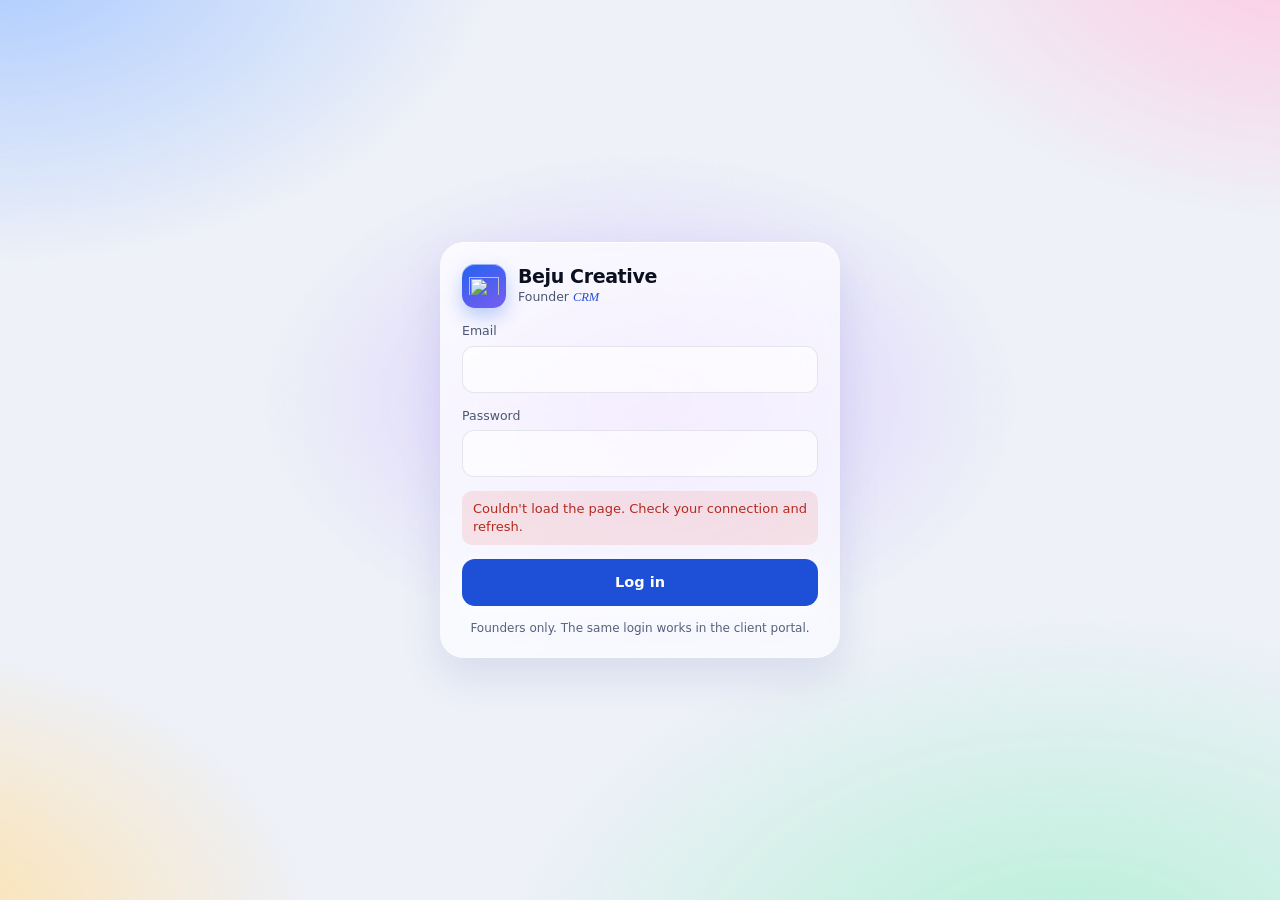
==== commit e83d7a44: "CRM 11-17c: Faraz listed as 'parted ways' (Top clients, Buyers, Paid clients), out of active counts;" ====
--- a/crm-next/index.html
+++ b/crm-next/index.html
@@ -50,20 +50,16 @@
   <symbol id="i-copy" viewBox="0 0 24 24"><rect x="8" y="8" width="12" height="12" rx="2.5"/><path d="M16 8V6a2 2 0 0 0-2-2H6a2 2 0 0 0-2 2v8a2 2 0 0 0 2 2h2"/></symbol>
 </svg>
 
-<!-- sign in / create founder login -->
+<!-- founder log in (sign-up removed 11-12, Benas: both founder logins exist) -->
 <main id="gate" class="gate" hidden>
   <form id="gate-form" class="gate-card" novalidate>
     <div class="brandrow"><span class="logo"><img src="../beju-mark-sm.png" alt="" width="34" height="20"></span><div><b>Beju Creative</b><small>Founder <em class="sf">CRM</em></small></div></div>
-    <div class="seg" role="tablist" aria-label="Sign in or create login">
-      <button type="button" role="tab" class="on" id="tab-in" aria-selected="true">Log in</button>
-      <button type="button" role="tab" id="tab-up" aria-selected="false">Create founder login</button>
-    </div>
     <label class="fld" id="fld-name" hidden><span>Your name</span><input id="g-name" type="text" autocomplete="name" maxlength="60"></label>
     <label class="fld"><span>Email</span><input id="g-email" type="email" inputmode="email" autocomplete="username" autocapitalize="none" autocorrect="off" spellcheck="false" required></label>
     <label class="fld"><span>Password</span><input id="g-pass" type="password" autocomplete="current-password" minlength="8" required></label>
     <p class="gate-msg" id="gate-msg" role="alert" hidden></p>
     <button class="btn-go mag" id="gate-go" type="submit"><span id="gate-go-t">Log in</span></button>
-    <p class="gate-foot">Founders only. A new login sees nothing until a founder approves it. The same login works in the client portal.</p>
+    <p class="gate-foot">Founders only. The same login works in the client portal.</p>
   </form>
 </main>
 
@@ -152,6 +148,6 @@
 
 <script src="https://cdn.jsdelivr.net/npm/@supabase/supabase-js@2.45.4/dist/umd/supabase.min.js" integrity="sha384-GFr3yTh5lJznCbZfpTtXnwboFsxqtTQoeTZCRHhE0579KrRmlCzen5AA8ohaB5ug" crossorigin="anonymous"></script>
 <script src="config.js?v=20261112p3"></script>
-<script src="crm.js?v=20261116c2"></script>
+<script src="crm.js?v=20261117c"></script>
 </body>
 </html>
